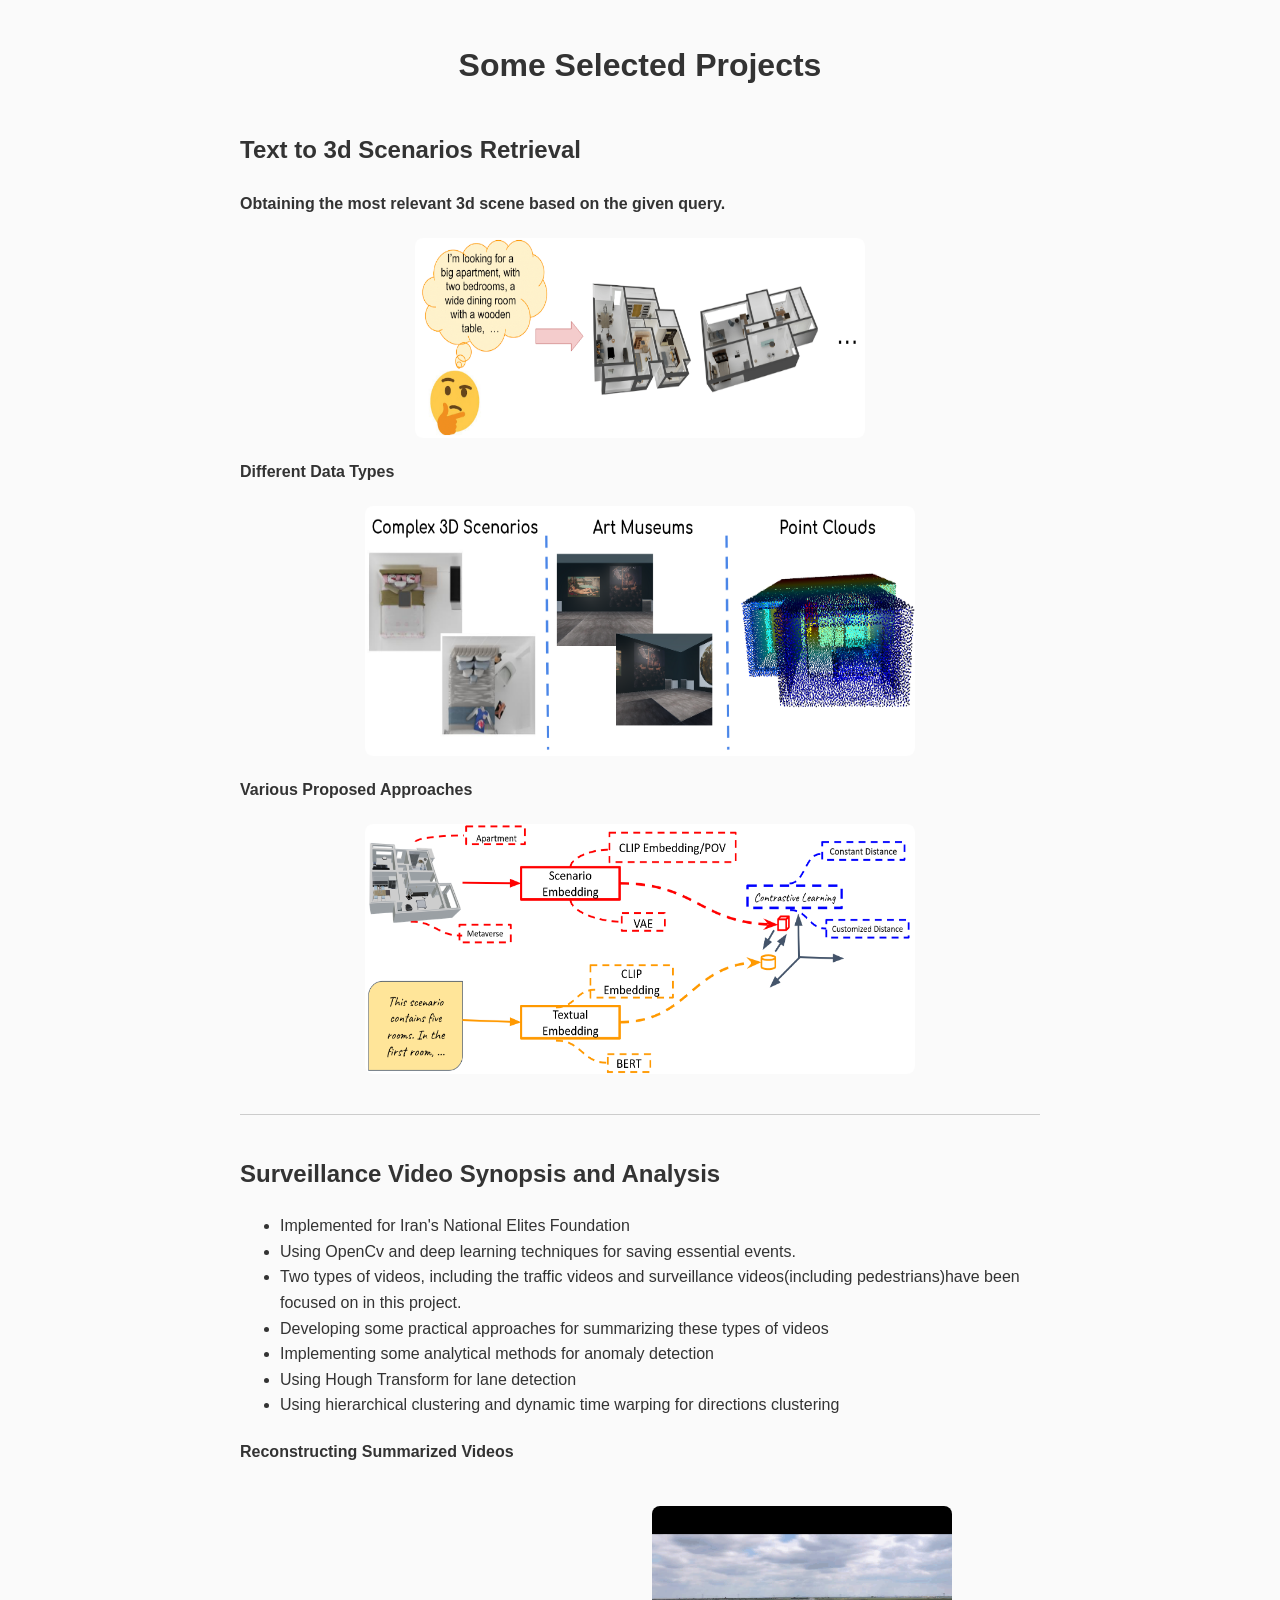
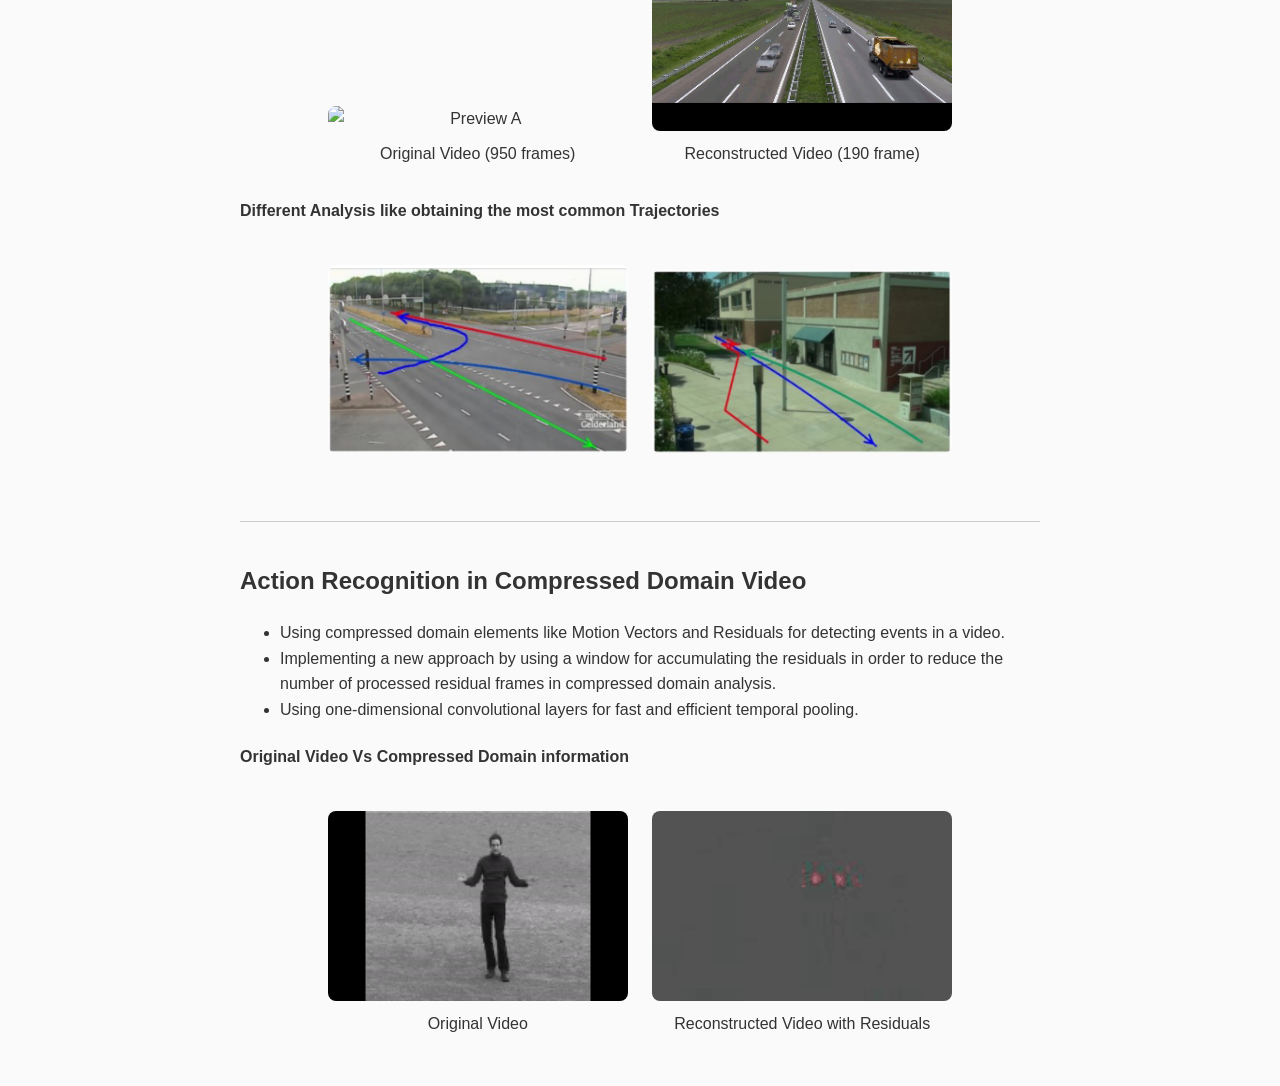
==== projects.html @ fa8cdc04 "add projects" ====
<!DOCTYPE html>
<html lang="en">
<head>
  <meta charset="UTF-8">
  <meta name="viewport" content="width=device-width, initial-scale=1.0">
  <title>Some Selected Projects</title>
  <style>
    body {
      font-family: Arial, sans-serif;
      margin: 40px auto;
      max-width: 800px;
      line-height: 1.6;
      background-color: #fafafa;
      color: #333;
    }
    h1 {
      text-align: center;
      margin-bottom: 40px;
    }
    .project {
      margin-bottom: 40px;
    }
    .project img, .project video {
      display: block;
      max-width: 100%;
      border-radius: 8px;
      margin: 10px 0;
    }
    hr {
      border: none;
      border-top: 1px solid #ccc;
      margin: 40px 0;
    }
  </style>
</head>
<body>
  <h1>Some Selected Projects</h1>

    <div class="project">
      <h2>Text to 3d Scenarios Retrieval</h2>
      <h4>Obtaining the most relevant 3d scene based on the given query.</h4>
      <img src="./projects/scene_retrieval/method.png" width="450" height="200" style="display: block; margin: 0 auto;">
      <h4>Different Data Types</h4>
      <img src="./projects/scene_retrieval/data_types.png" width="550" height="250" style="display: block; margin: 0 auto;">
      <h4>Various Proposed Approaches</h4>
      <img src="./projects/scene_retrieval/approaches.png" width="550" height="250" style="display: block; margin: 0 auto;">

    </div>

    <hr>

    <div class="project">
    <h2>Surveillance Video Synopsis and Analysis</h2>
    <p>
      <ul>
    <li> Implemented for Iran's National Elites Foundation </li>
    <li> Using OpenCv and deep learning techniques for saving essential events. </li>
    <li> Two types of videos, including the traffic videos and surveillance videos(including pedestrians)have been focused on in this project. </li>
    <li> Developing some practical approaches for summarizing these types of videos </li>
    <li> Implementing some analytical methods for anomaly detection </li>
    <li> Using Hough Transform for lane detection </li>
    <li> Using hierarchical clustering and dynamic time warping for directions clustering </li>
    </ul>
    </p>
    <h4>Reconstructing Summarized Videos</h4>
    <div style="text-align: center;">
      <figure style="display: inline-block; margin: 10px;">
        <img src="./projects/video_synopsis/gif_1.gif" alt="Preview A" width="300">
        <figcaption>Original Video (950 frames)</figcaption>
      </figure>

      <figure style="display: inline-block; margin: 10px;">
        <img src="./projects/video_synopsis/gif_2.gif" alt="Preview B" width="300">
        <figcaption>Reconstructed Video (190 frame)</figcaption>
      </figure>
      </div>
      <h4>Different Analysis like obtaining the most common Trajectories</h4>
        <div style="text-align: center;">
          <figure style="display: inline-block; margin: 10px;">
            <img src="./projects/video_synopsis/trajectories1.png" alt="Preview A" width="300">
          </figure>

          <figure style="display: inline-block; margin: 10px;">
            <img src="./projects/video_synopsis/trajectories2.png" alt="Preview B" width="300">
      </figure>
      </div>

  <hr>

  <div class="project">
    <h2>Action Recognition in Compressed Domain Video</h2>
    <p>
      <ul>
    <li> Using compressed domain elements like Motion Vectors and Residuals for detecting events in a video.</li>
    <li> Implementing a new approach by using a window for accumulating the residuals in order to reduce the number of processed residual frames in compressed domain analysis.</li>
    <li> Using one-dimensional convolutional layers for fast and efficient temporal pooling.</li>

      </ul>

    </p>
    <h4>Original Video Vs Compressed Domain information</h4>
    <div style="text-align: center;">
      <figure style="display: inline-block; margin: 10px;">
        <img src="./projects/action_recognition/orig_kth.gif" alt="Preview A" width="300" height="190">
        <figcaption>Original Video</figcaption>
      </figure>

      <figure style="display: inline-block; margin: 10px;">
        <img src="./projects/action_recognition/residual_kth.gif" alt="Preview B" width="300" height="190">
        <figcaption>Reconstructed Video with Residuals</figcaption>
      </figure>
      </div>
  </div>

<!--  <div class="project">-->
<!--    <h2>Project 3: Data Visualization</h2>-->
<!--    <p>An interactive chart built with D3.js.</p>-->
<!--    <img src="images/project3.png" alt="Screenshot of data visualization">-->
<!--  </div>-->
</div>
</body>
</html>
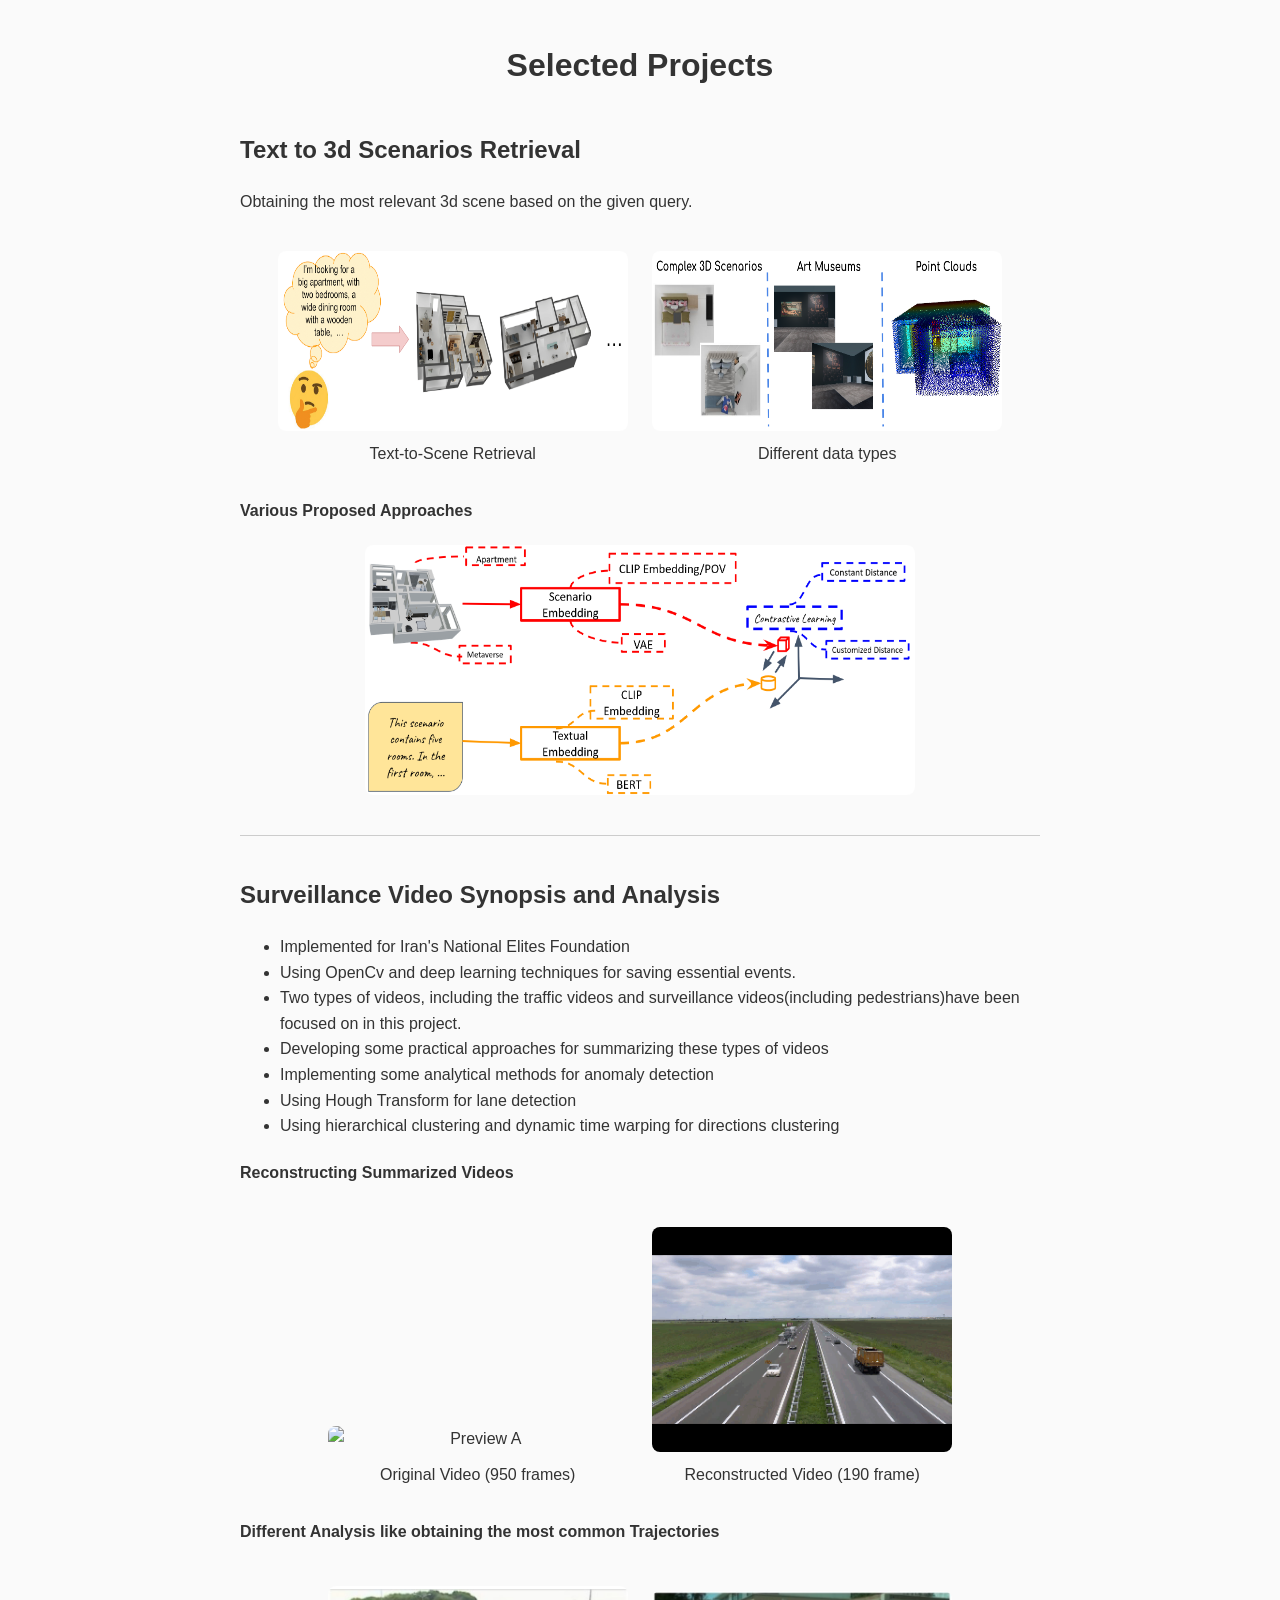
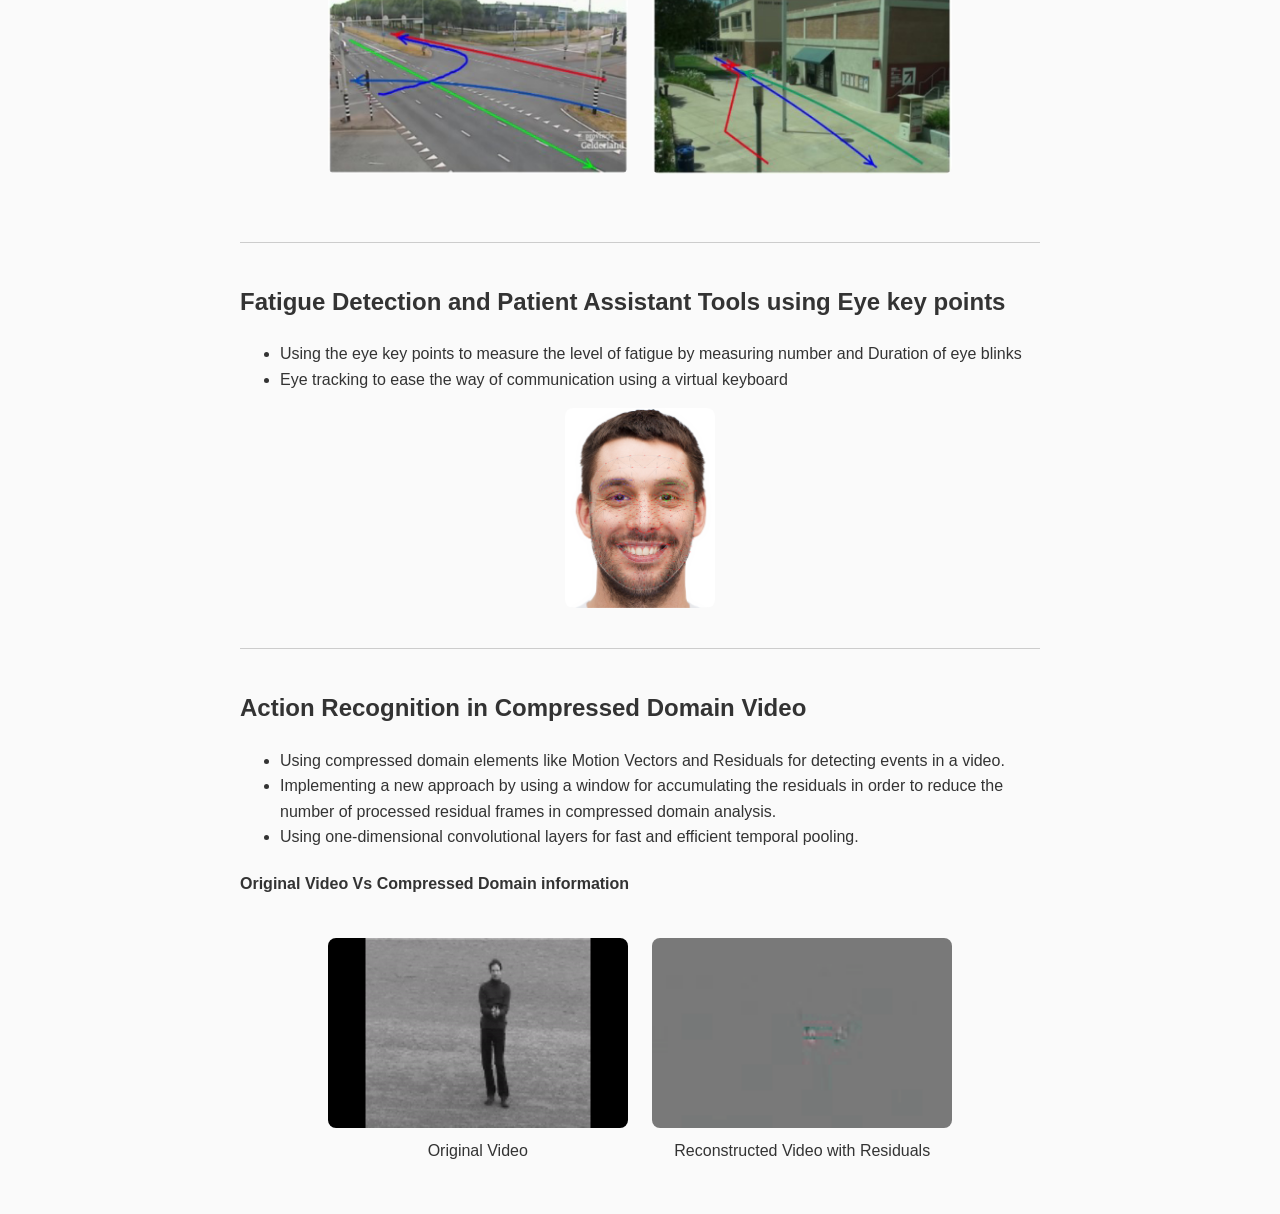
==== commit a48560c2: "update projects" ====
--- a/projects.html
+++ b/projects.html
@@ -34,14 +34,25 @@
   </style>
 </head>
 <body>
-  <h1>Some Selected Projects</h1>
+  <h1>Selected Projects</h1>
 
     <div class="project">
       <h2>Text to 3d Scenarios Retrieval</h2>
-      <h4>Obtaining the most relevant 3d scene based on the given query.</h4>
-      <img src="./projects/scene_retrieval/method.png" width="450" height="200" style="display: block; margin: 0 auto;">
-      <h4>Different Data Types</h4>
-      <img src="./projects/scene_retrieval/data_types.png" width="550" height="250" style="display: block; margin: 0 auto;">
+      <p>Obtaining the most relevant 3d scene based on the given query.</p>
+      <div style="text-align: center;">
+      <figure style="display: inline-block; margin: 10px;">
+        <img src="./projects/scene_retrieval/method.png" alt="Preview A" width="350" height="180">
+        <figcaption>Text-to-Scene Retrieval</figcaption>
+      </figure>
+
+      <figure style="display: inline-block; margin: 10px;">
+        <img src="./projects/scene_retrieval/data_types.png" alt="Preview B" width="350" height="180">
+        <figcaption>Different data types</figcaption>
+      </figure>
+      </div>
+<!--      <img src="./projects/scene_retrieval/method.png" width="450" height="200" style="display: block; margin: 0 auto;">-->
+<!--      <h4>Different Data Types</h4>-->
+<!--      <img src="./projects/scene_retrieval/data_types.png" width="550" height="250" style="display: block; margin: 0 auto;">-->
       <h4>Various Proposed Approaches</h4>
       <img src="./projects/scene_retrieval/approaches.png" width="550" height="250" style="display: block; margin: 0 auto;">
 
@@ -87,6 +98,20 @@
 
   <hr>
 
+      <div class="project">
+      <h2>Fatigue Detection and Patient Assistant Tools using Eye key points</h2>
+      <p>
+        <ul>
+        <li>Using the eye key points to measure the level of fatigue by measuring number and Duration of eye blinks</li>
+        <li>Eye tracking to ease the way of communication using a virtual keyboard</li>
+      </ul>
+      </p>
+      <img src="./projects/caica/face_keypoints.png" width="150" height="200" style="display: block; margin: 0 auto;">
+
+    </div>
+
+      <hr>
+
   <div class="project">
     <h2>Action Recognition in Compressed Domain Video</h2>
     <p>
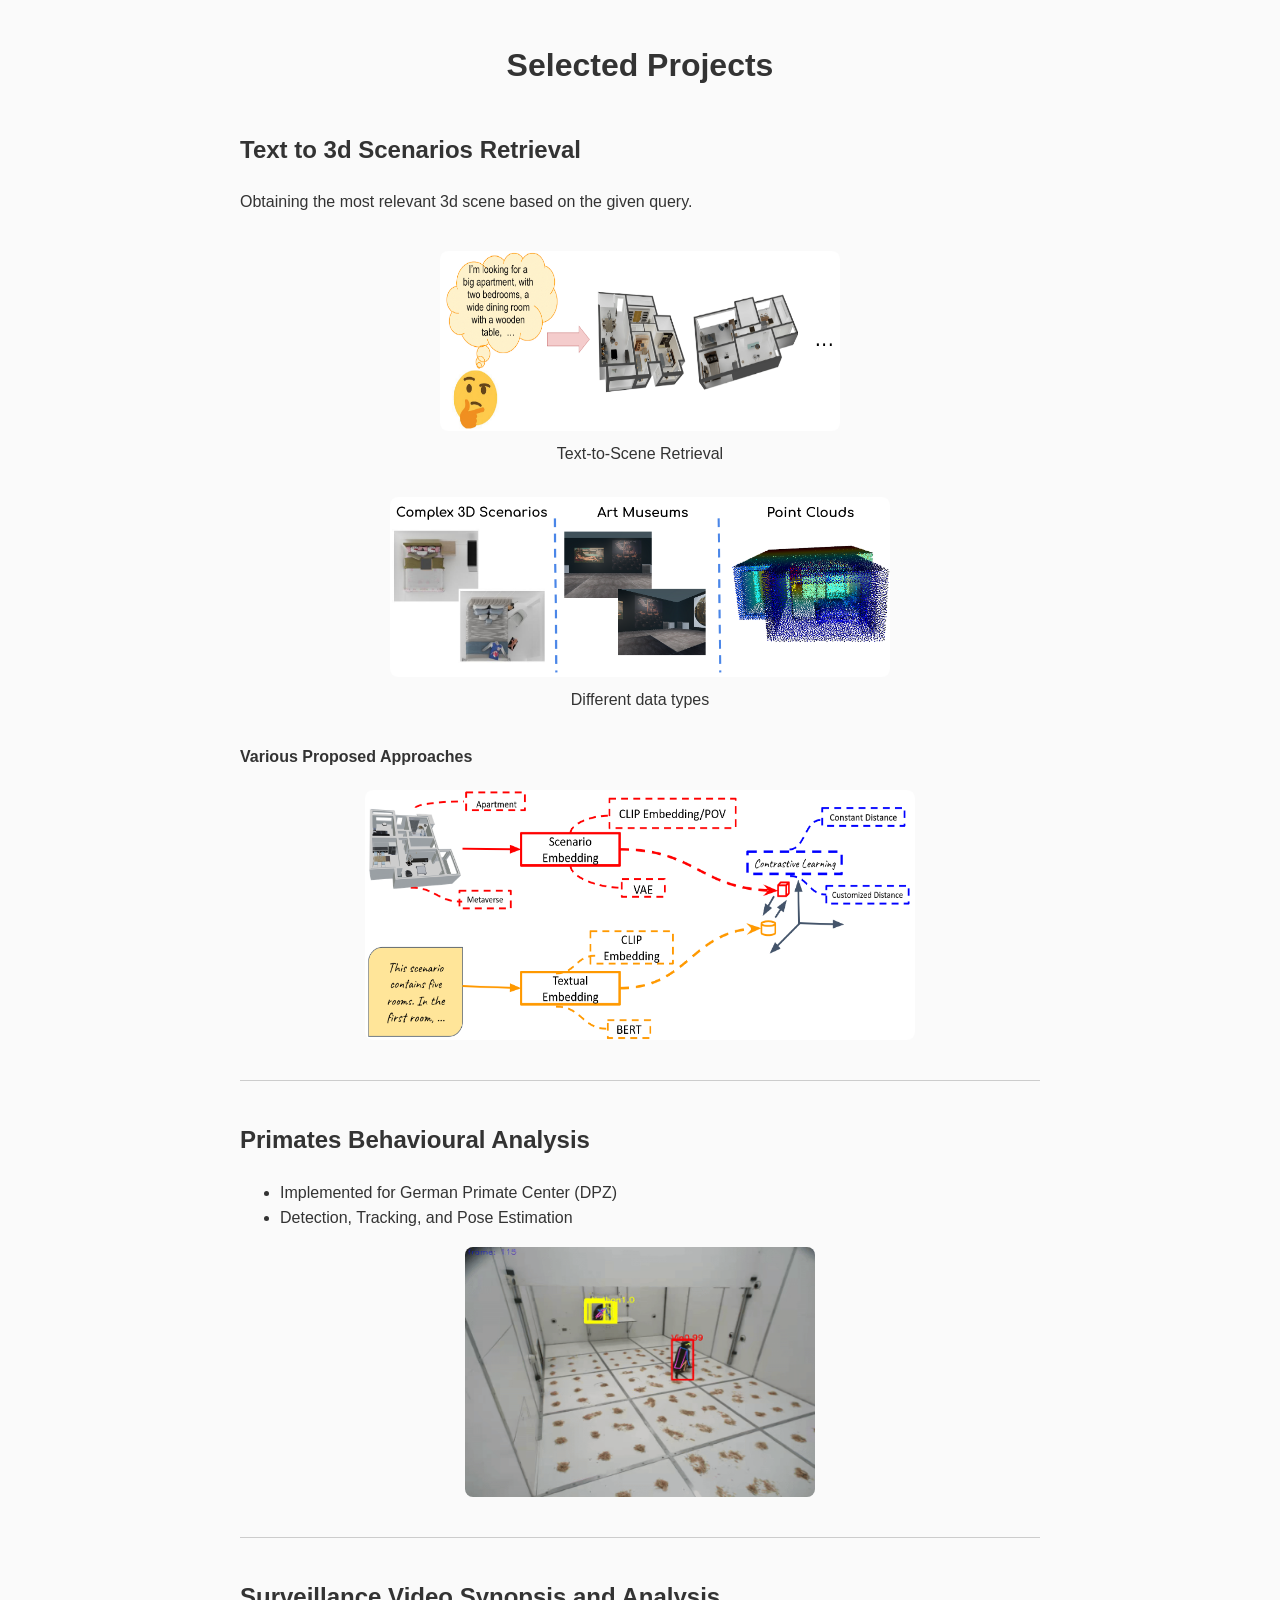
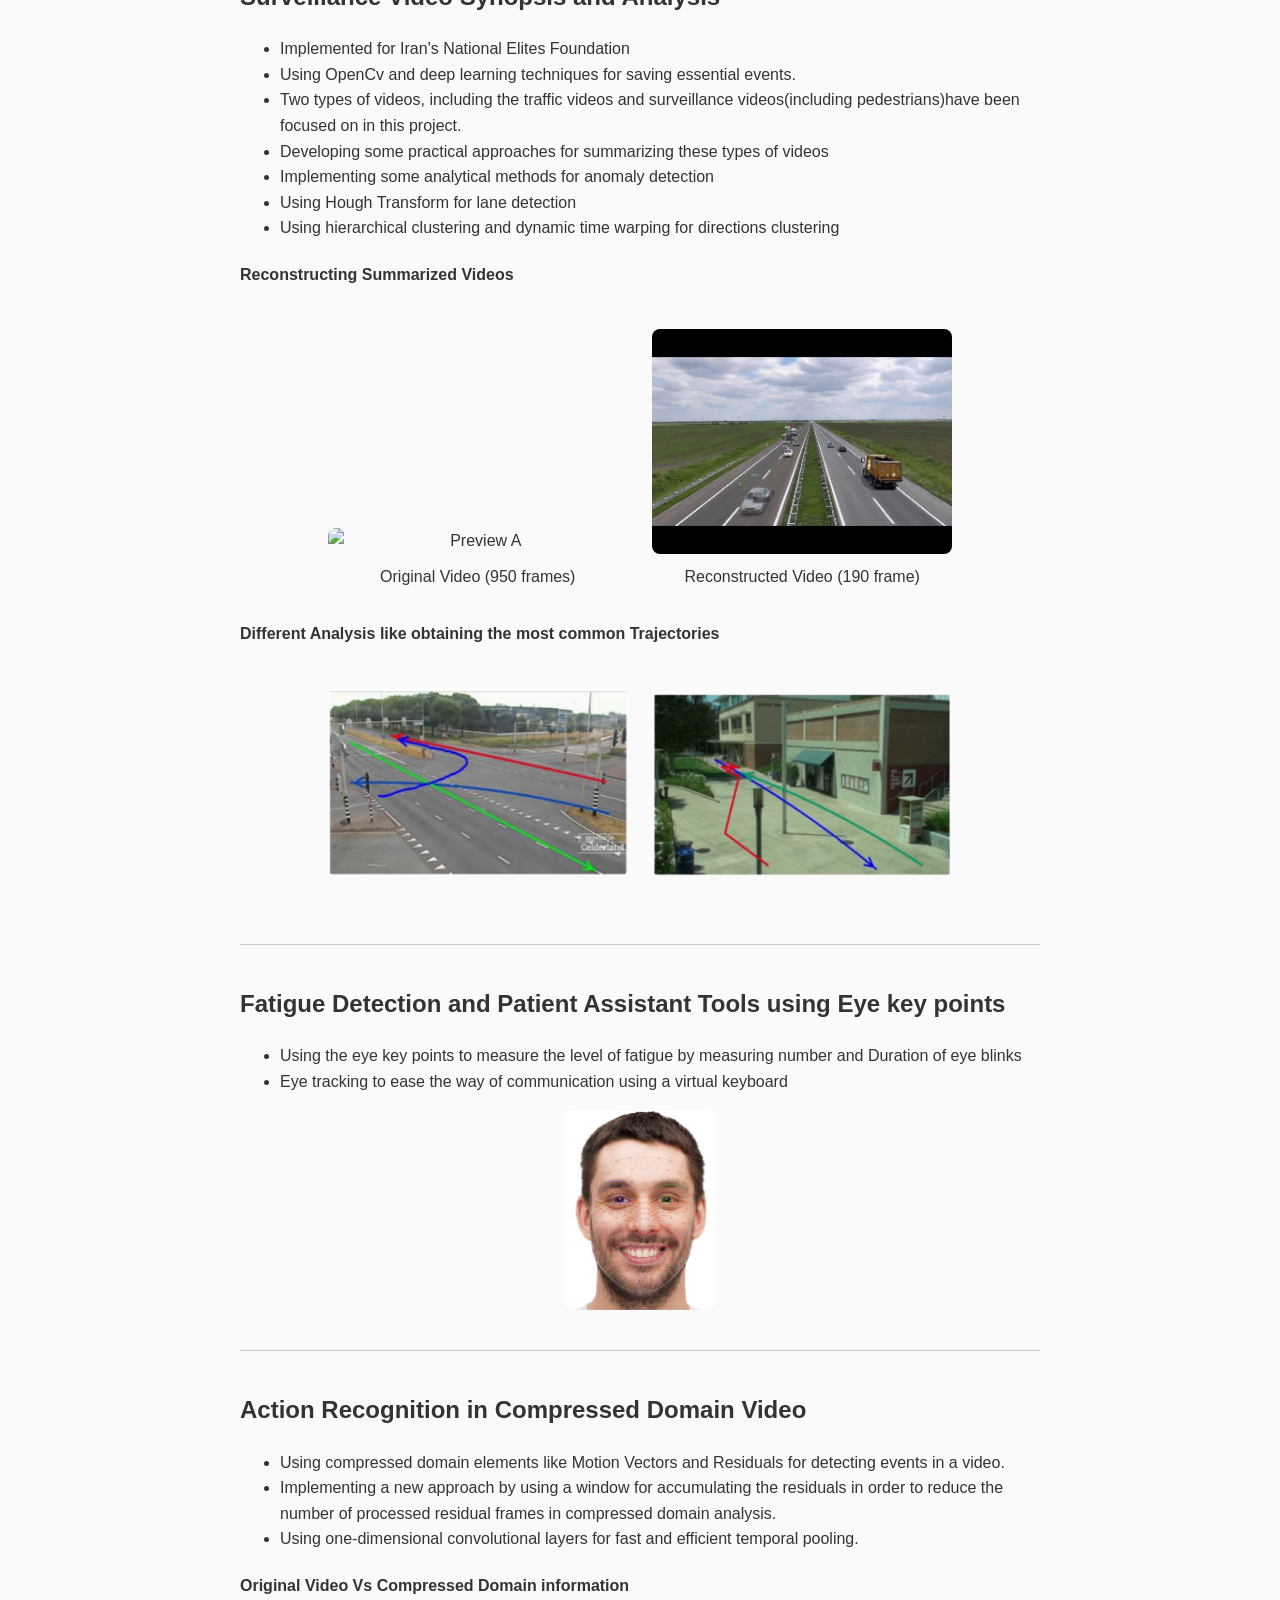
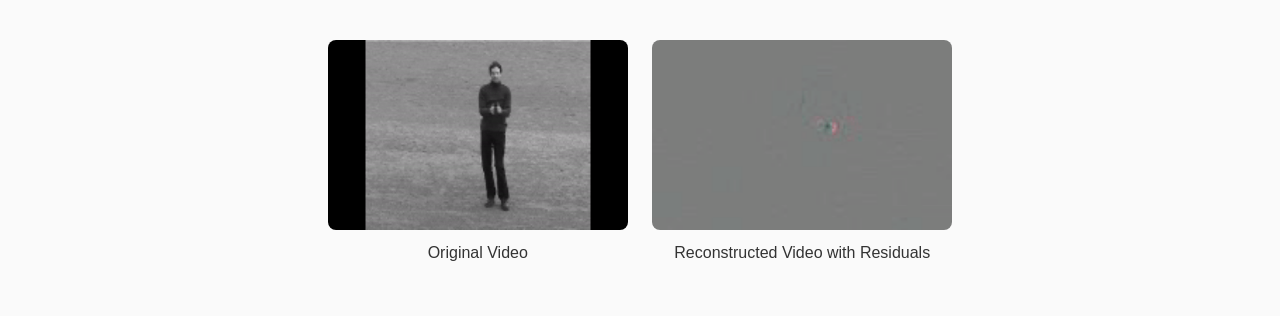
==== commit f3c908f1: "update projects" ====
--- a/projects.html
+++ b/projects.html
@@ -1,10 +1,10 @@
 <!DOCTYPE html>
 <html lang="en">
 <head>
-  <meta charset="UTF-8">
-  <meta name="viewport" content="width=device-width, initial-scale=1.0">
-  <title>Some Selected Projects</title>
-  <style>
+    <meta charset="UTF-8">
+    <meta name="viewport" content="width=device-width, initial-scale=1.0">
+    <title>Some Selected Projects</title>
+    <style>
     body {
       font-family: Arial, sans-serif;
       margin: 40px auto;
@@ -31,117 +31,138 @@
       border-top: 1px solid #ccc;
       margin: 40px 0;
     }
-  </style>
+
+
+    </style>
 </head>
 <body>
-  <h1>Selected Projects</h1>
+<h1>Selected Projects</h1>
+
+<div class="project">
+    <h2>Text to 3d Scenarios Retrieval</h2>
+    <p>Obtaining the most relevant 3d scene based on the given query.</p>
+    <div style="text-align: center;">
+        <figure style="display: inline-block; margin: 10px;">
+            <img src="./projects/scene_retrieval/method.png" alt="Preview A" width="400" height="180">
+            <figcaption>Text-to-Scene Retrieval</figcaption>
+        </figure>
+
+        <figure style="display: inline-block; margin: 10px;">
+            <img src="./projects/scene_retrieval/data_types.png" alt="Preview B" width="500" height="180">
+            <figcaption>Different data types</figcaption>
+        </figure>
+    </div>
+    <h4>Various Proposed Approaches</h4>
+    <img src="./projects/scene_retrieval/approaches.png" width="550" height="250"
+         style="display: block; margin: 0 auto;">
+
+</div>
+
+<hr>
+
+<div class="project">
+    <h2>Primates Behavioural Analysis</h2>
+    <p>
+    <ul>
+        <li>Implemented for German Primate Center (DPZ)</li>
+        <li>Detection, Tracking, and Pose Estimation </li>
+    </ul>
+    </p>
+    <img src="./projects/caica/monkeys.gif" width="350" height="250" style="display: block; margin: 0 auto;">
+
+</div>
+
+<hr>
+
+<div class="project">
+    <h2>Surveillance Video Synopsis and Analysis</h2>
+    <p>
+    <ul>
+        <li> Implemented for Iran's National Elites Foundation</li>
+        <li> Using OpenCv and deep learning techniques for saving essential events.</li>
+        <li> Two types of videos, including the traffic videos and surveillance videos(including pedestrians)have been
+            focused on in this project.
+        </li>
+        <li> Developing some practical approaches for summarizing these types of videos</li>
+        <li> Implementing some analytical methods for anomaly detection</li>
+        <li> Using Hough Transform for lane detection</li>
+        <li> Using hierarchical clustering and dynamic time warping for directions clustering</li>
+    </ul>
+    </p>
+    <h4>Reconstructing Summarized Videos</h4>
+    <div style="text-align: center;">
+        <figure style="display: inline-block; margin: 10px;">
+            <img src="./projects/video_synopsis/gif_1.gif" alt="Preview A" width="300">
+            <figcaption>Original Video (950 frames)</figcaption>
+        </figure>
+
+        <figure style="display: inline-block; margin: 10px;">
+            <img src="./projects/video_synopsis/gif_2.gif" alt="Preview B" width="300">
+            <figcaption>Reconstructed Video (190 frame)</figcaption>
+        </figure>
+    </div>
+    <h4>Different Analysis like obtaining the most common Trajectories</h4>
+    <div style="text-align: center;">
+        <figure style="display: inline-block; margin: 10px;">
+            <img src="./projects/video_synopsis/trajectories1.png" alt="Preview A" width="300">
+        </figure>
+
+        <figure style="display: inline-block; margin: 10px;">
+            <img src="./projects/video_synopsis/trajectories2.png" alt="Preview B" width="300">
+        </figure>
+    </div>
+
+    <hr>
 
     <div class="project">
-      <h2>Text to 3d Scenarios Retrieval</h2>
-      <p>Obtaining the most relevant 3d scene based on the given query.</p>
-      <div style="text-align: center;">
-      <figure style="display: inline-block; margin: 10px;">
-        <img src="./projects/scene_retrieval/method.png" alt="Preview A" width="350" height="180">
-        <figcaption>Text-to-Scene Retrieval</figcaption>
-      </figure>
-
-      <figure style="display: inline-block; margin: 10px;">
-        <img src="./projects/scene_retrieval/data_types.png" alt="Preview B" width="350" height="180">
-        <figcaption>Different data types</figcaption>
-      </figure>
-      </div>
-<!--      <img src="./projects/scene_retrieval/method.png" width="450" height="200" style="display: block; margin: 0 auto;">-->
-<!--      <h4>Different Data Types</h4>-->
-<!--      <img src="./projects/scene_retrieval/data_types.png" width="550" height="250" style="display: block; margin: 0 auto;">-->
-      <h4>Various Proposed Approaches</h4>
-      <img src="./projects/scene_retrieval/approaches.png" width="550" height="250" style="display: block; margin: 0 auto;">
+        <h2>Fatigue Detection and Patient Assistant Tools using Eye key points</h2>
+        <p>
+        <ul>
+            <li>Using the eye key points to measure the level of fatigue by measuring number and Duration of eye
+                blinks
+            </li>
+            <li>Eye tracking to ease the way of communication using a virtual keyboard</li>
+        </ul>
+        </p>
+        <img src="./projects/caica/face_keypoints.png" width="150" height="200" style="display: block; margin: 0 auto;">
 
     </div>
 
     <hr>
 
     <div class="project">
-    <h2>Surveillance Video Synopsis and Analysis</h2>
-    <p>
-      <ul>
-    <li> Implemented for Iran's National Elites Foundation </li>
-    <li> Using OpenCv and deep learning techniques for saving essential events. </li>
-    <li> Two types of videos, including the traffic videos and surveillance videos(including pedestrians)have been focused on in this project. </li>
-    <li> Developing some practical approaches for summarizing these types of videos </li>
-    <li> Implementing some analytical methods for anomaly detection </li>
-    <li> Using Hough Transform for lane detection </li>
-    <li> Using hierarchical clustering and dynamic time warping for directions clustering </li>
-    </ul>
-    </p>
-    <h4>Reconstructing Summarized Videos</h4>
-    <div style="text-align: center;">
-      <figure style="display: inline-block; margin: 10px;">
-        <img src="./projects/video_synopsis/gif_1.gif" alt="Preview A" width="300">
-        <figcaption>Original Video (950 frames)</figcaption>
-      </figure>
+        <h2>Action Recognition in Compressed Domain Video</h2>
+        <p>
+        <ul>
+            <li> Using compressed domain elements like Motion Vectors and Residuals for detecting events in a video.
+            </li>
+            <li> Implementing a new approach by using a window for accumulating the residuals in order to reduce the
+                number of processed residual frames in compressed domain analysis.
+            </li>
+            <li> Using one-dimensional convolutional layers for fast and efficient temporal pooling.</li>
 
-      <figure style="display: inline-block; margin: 10px;">
-        <img src="./projects/video_synopsis/gif_2.gif" alt="Preview B" width="300">
-        <figcaption>Reconstructed Video (190 frame)</figcaption>
-      </figure>
-      </div>
-      <h4>Different Analysis like obtaining the most common Trajectories</h4>
+        </ul>
+
+        </p>
+        <h4>Original Video Vs Compressed Domain information</h4>
         <div style="text-align: center;">
-          <figure style="display: inline-block; margin: 10px;">
-            <img src="./projects/video_synopsis/trajectories1.png" alt="Preview A" width="300">
-          </figure>
+            <figure style="display: inline-block; margin: 10px;">
+                <img src="./projects/action_recognition/orig_kth.gif" alt="Preview A" width="300" height="190">
+                <figcaption>Original Video</figcaption>
+            </figure>
 
-          <figure style="display: inline-block; margin: 10px;">
-            <img src="./projects/video_synopsis/trajectories2.png" alt="Preview B" width="300">
-      </figure>
-      </div>
-
-  <hr>
-
-      <div class="project">
-      <h2>Fatigue Detection and Patient Assistant Tools using Eye key points</h2>
-      <p>
-        <ul>
-        <li>Using the eye key points to measure the level of fatigue by measuring number and Duration of eye blinks</li>
-        <li>Eye tracking to ease the way of communication using a virtual keyboard</li>
-      </ul>
-      </p>
-      <img src="./projects/caica/face_keypoints.png" width="150" height="200" style="display: block; margin: 0 auto;">
-
+            <figure style="display: inline-block; margin: 10px;">
+                <img src="./projects/action_recognition/residual_kth.gif" alt="Preview B" width="300" height="190">
+                <figcaption>Reconstructed Video with Residuals</figcaption>
+            </figure>
+        </div>
     </div>
 
-      <hr>
-
-  <div class="project">
-    <h2>Action Recognition in Compressed Domain Video</h2>
-    <p>
-      <ul>
-    <li> Using compressed domain elements like Motion Vectors and Residuals for detecting events in a video.</li>
-    <li> Implementing a new approach by using a window for accumulating the residuals in order to reduce the number of processed residual frames in compressed domain analysis.</li>
-    <li> Using one-dimensional convolutional layers for fast and efficient temporal pooling.</li>
-
-      </ul>
-
-    </p>
-    <h4>Original Video Vs Compressed Domain information</h4>
-    <div style="text-align: center;">
-      <figure style="display: inline-block; margin: 10px;">
-        <img src="./projects/action_recognition/orig_kth.gif" alt="Preview A" width="300" height="190">
-        <figcaption>Original Video</figcaption>
-      </figure>
-
-      <figure style="display: inline-block; margin: 10px;">
-        <img src="./projects/action_recognition/residual_kth.gif" alt="Preview B" width="300" height="190">
-        <figcaption>Reconstructed Video with Residuals</figcaption>
-      </figure>
-      </div>
-  </div>
-
-<!--  <div class="project">-->
-<!--    <h2>Project 3: Data Visualization</h2>-->
-<!--    <p>An interactive chart built with D3.js.</p>-->
-<!--    <img src="images/project3.png" alt="Screenshot of data visualization">-->
-<!--  </div>-->
+    <!--  <div class="project">-->
+    <!--    <h2>Project 3: Data Visualization</h2>-->
+    <!--    <p>An interactive chart built with D3.js.</p>-->
+    <!--    <img src="images/project3.png" alt="Screenshot of data visualization">-->
+    <!--  </div>-->
 </div>
 </body>
 </html>
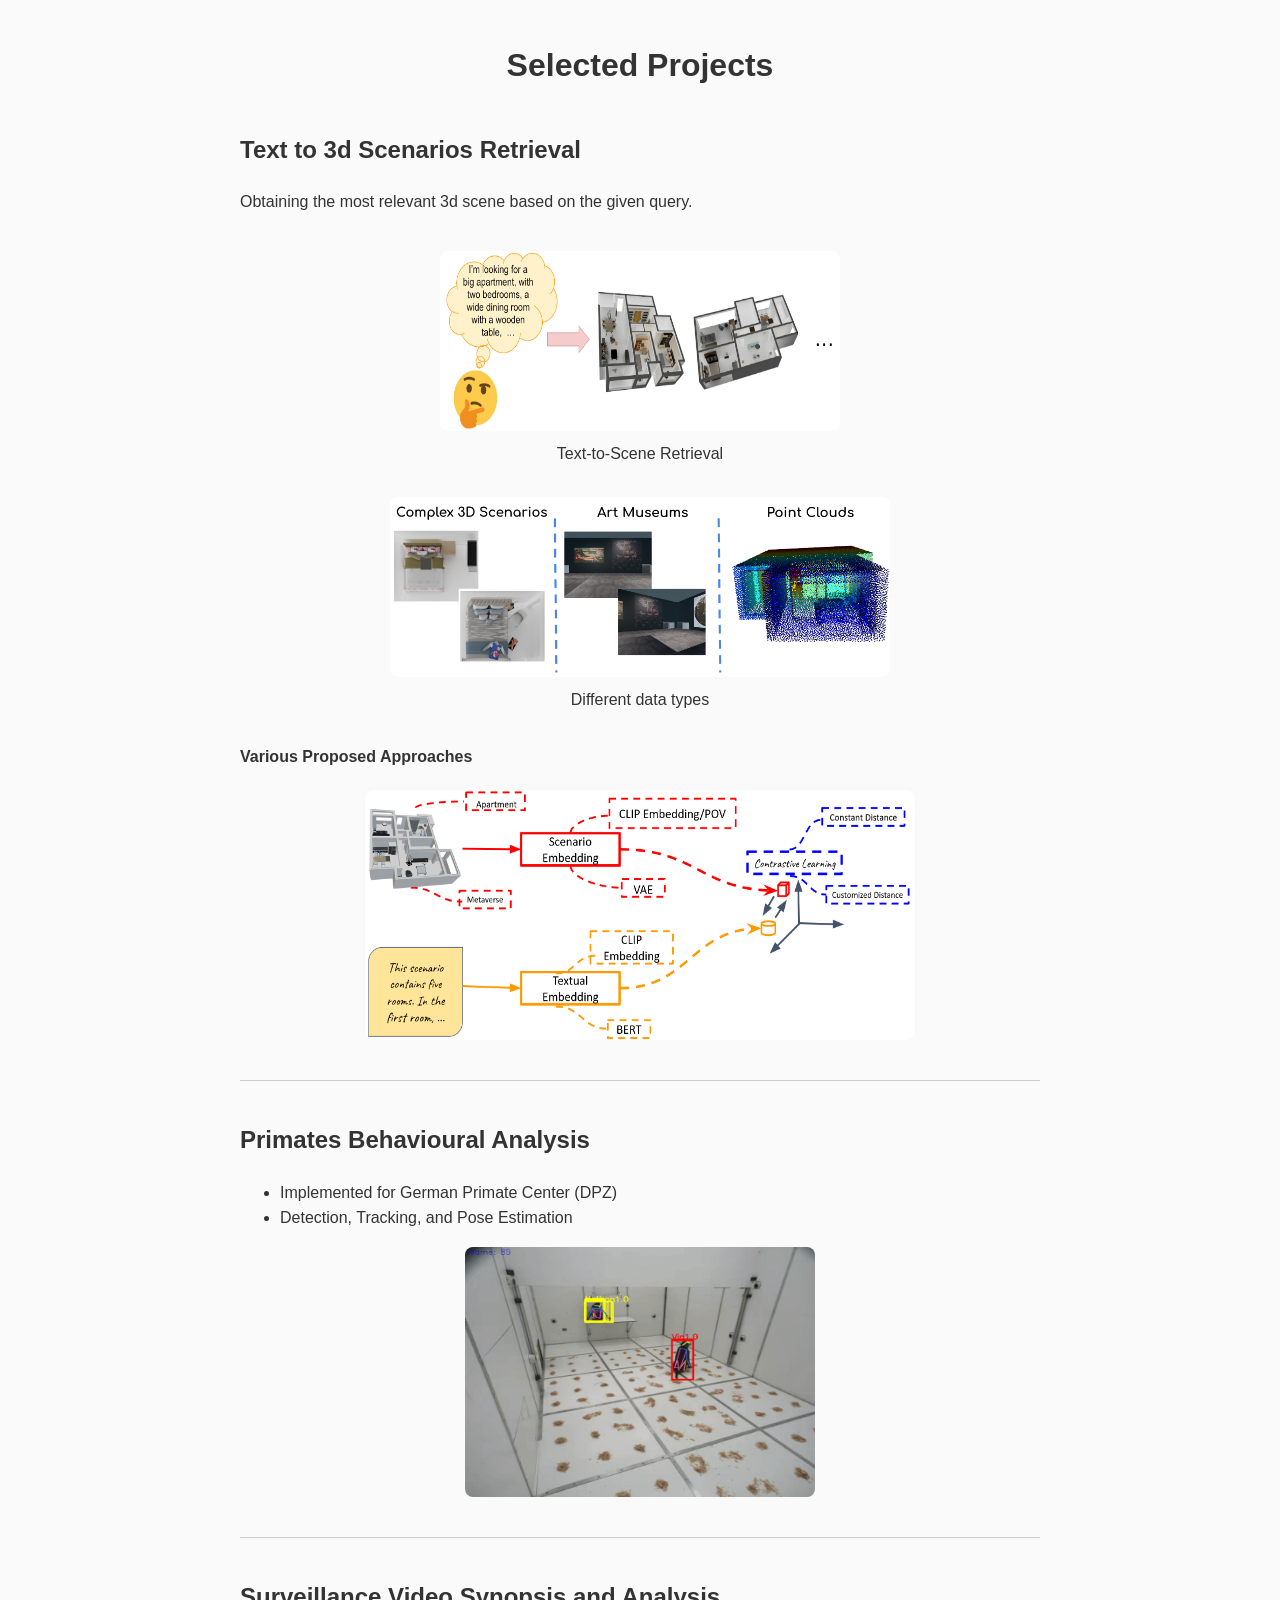
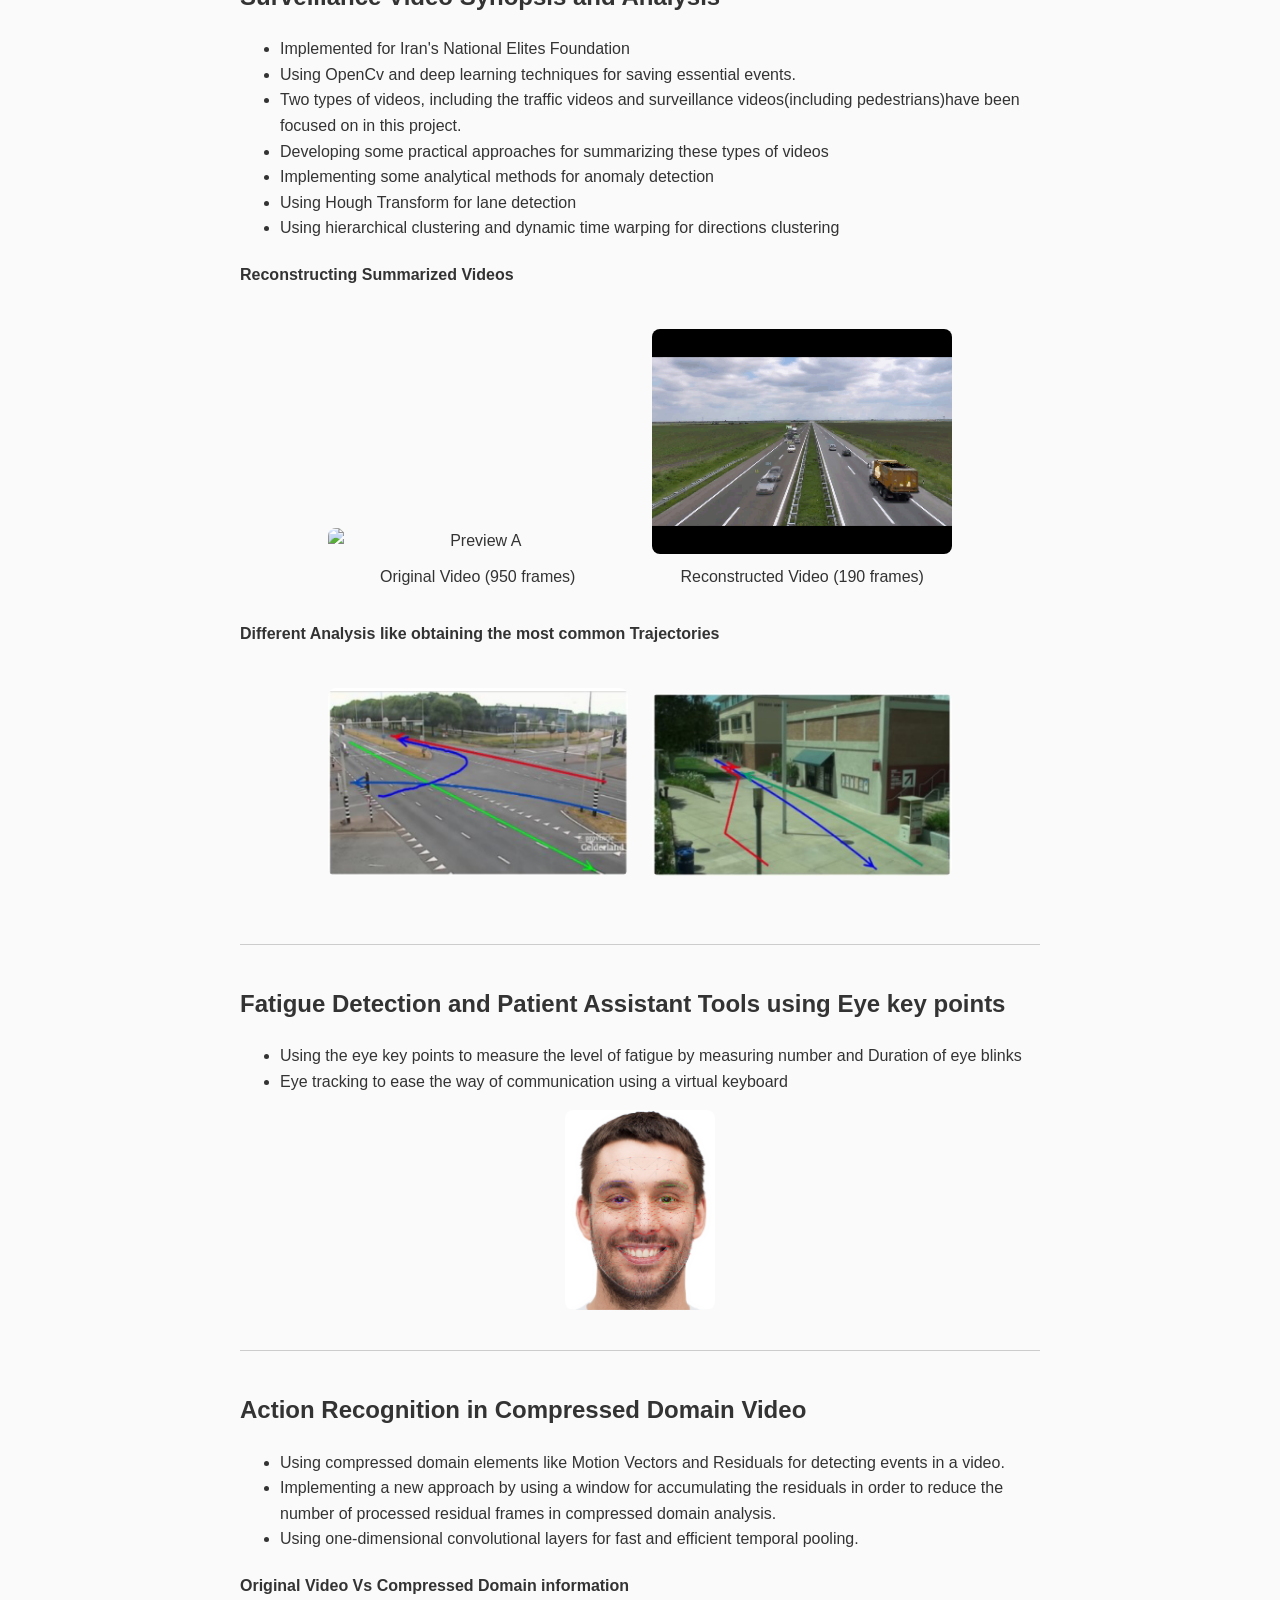
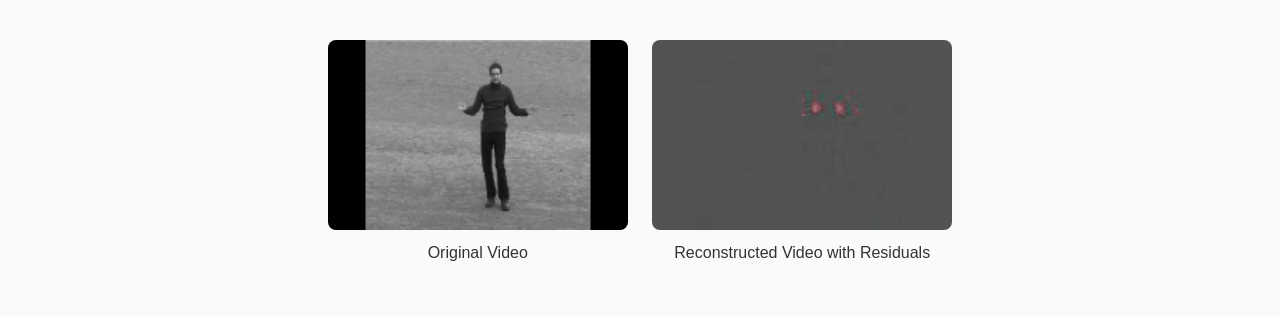
==== commit 3c6dfea0: "update projects" ====
--- a/projects.html
+++ b/projects.html
@@ -98,7 +98,7 @@
 
         <figure style="display: inline-block; margin: 10px;">
             <img src="./projects/video_synopsis/gif_2.gif" alt="Preview B" width="300">
-            <figcaption>Reconstructed Video (190 frame)</figcaption>
+            <figcaption>Reconstructed Video (190 frames)</figcaption>
         </figure>
     </div>
     <h4>Different Analysis like obtaining the most common Trajectories</h4>
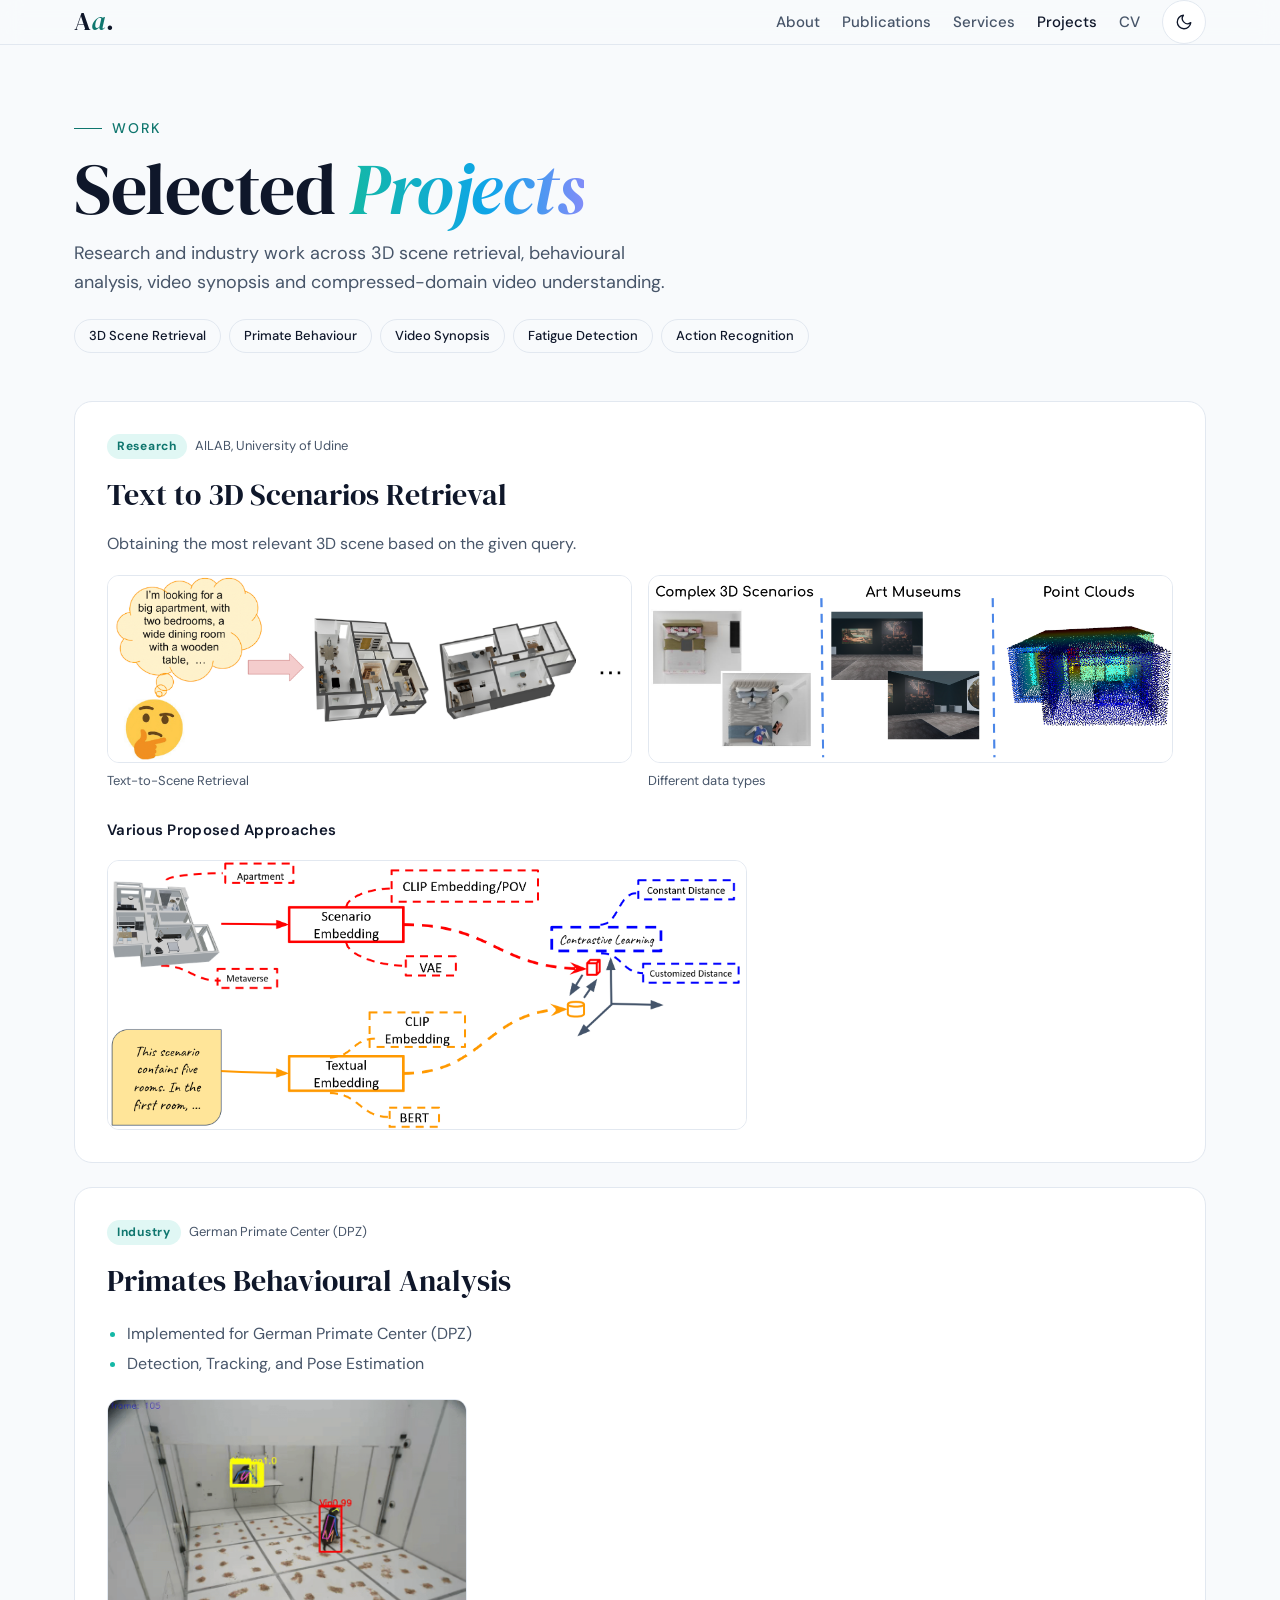
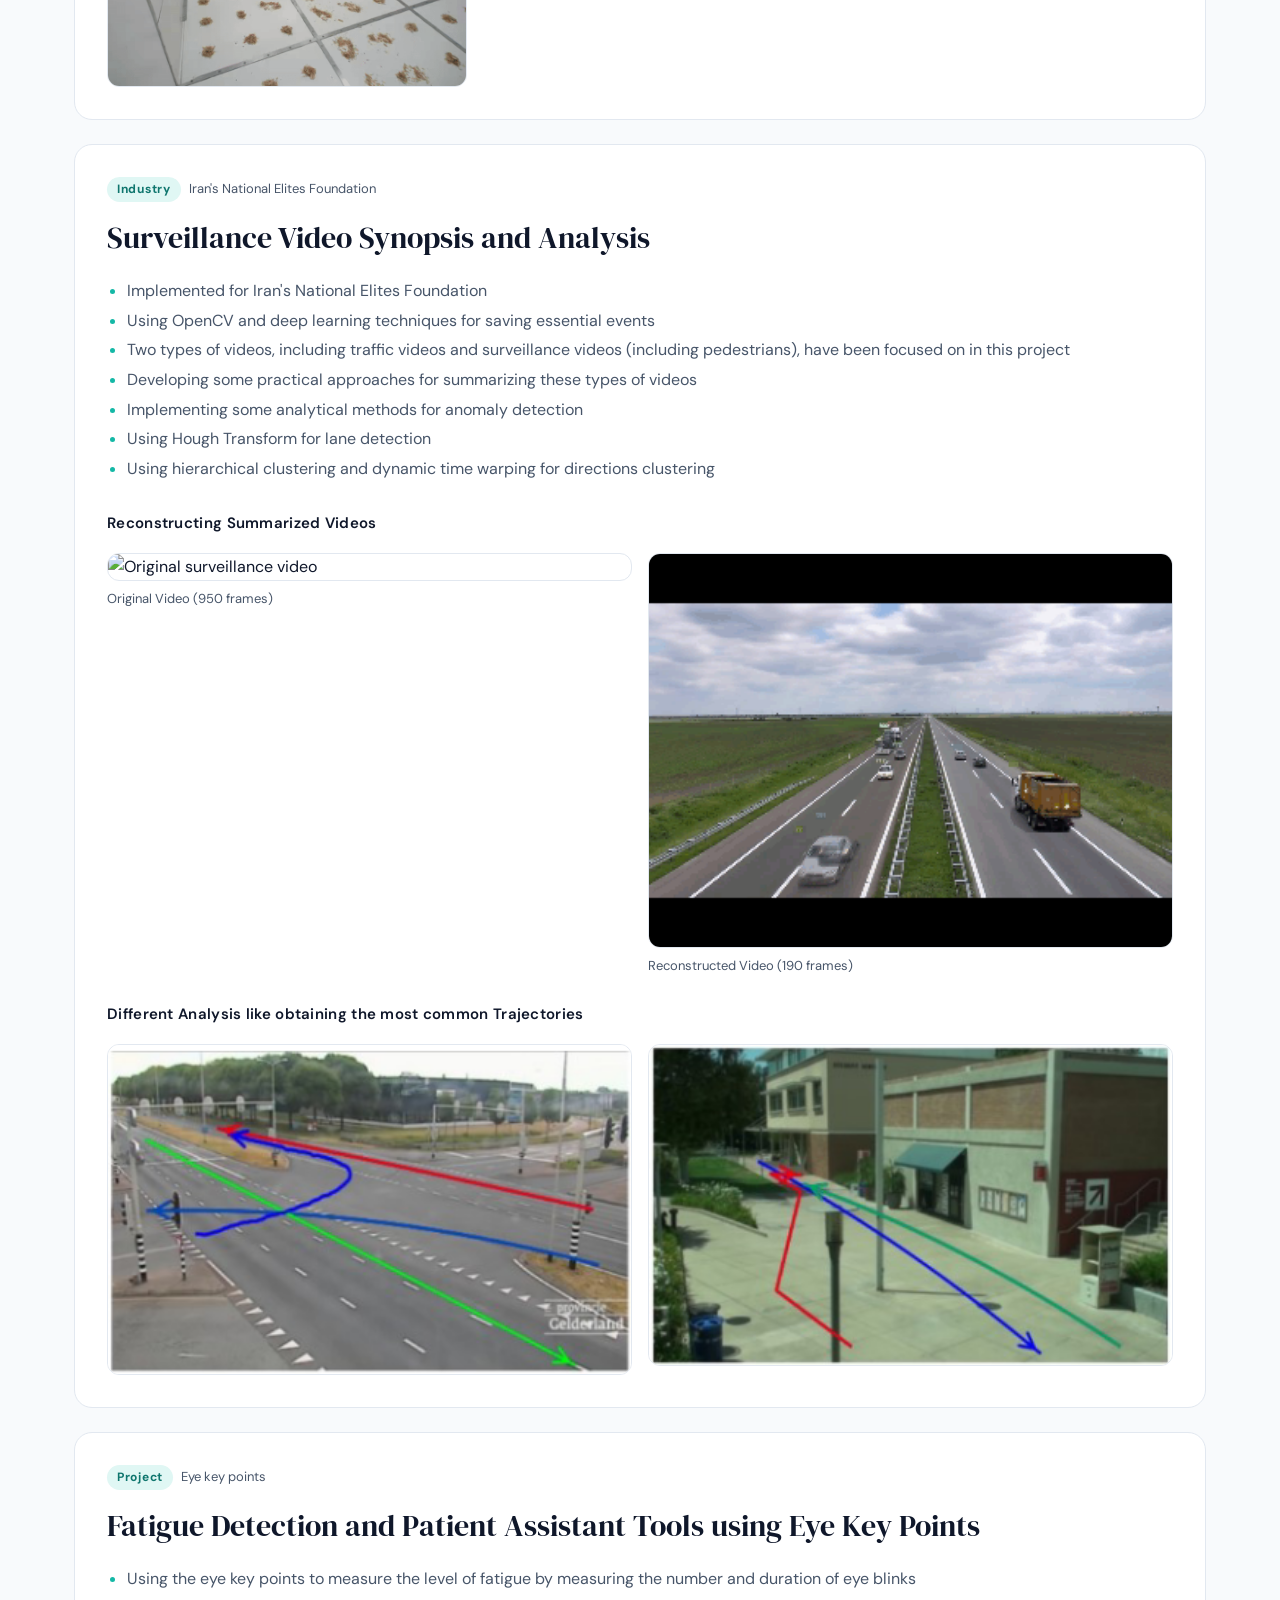
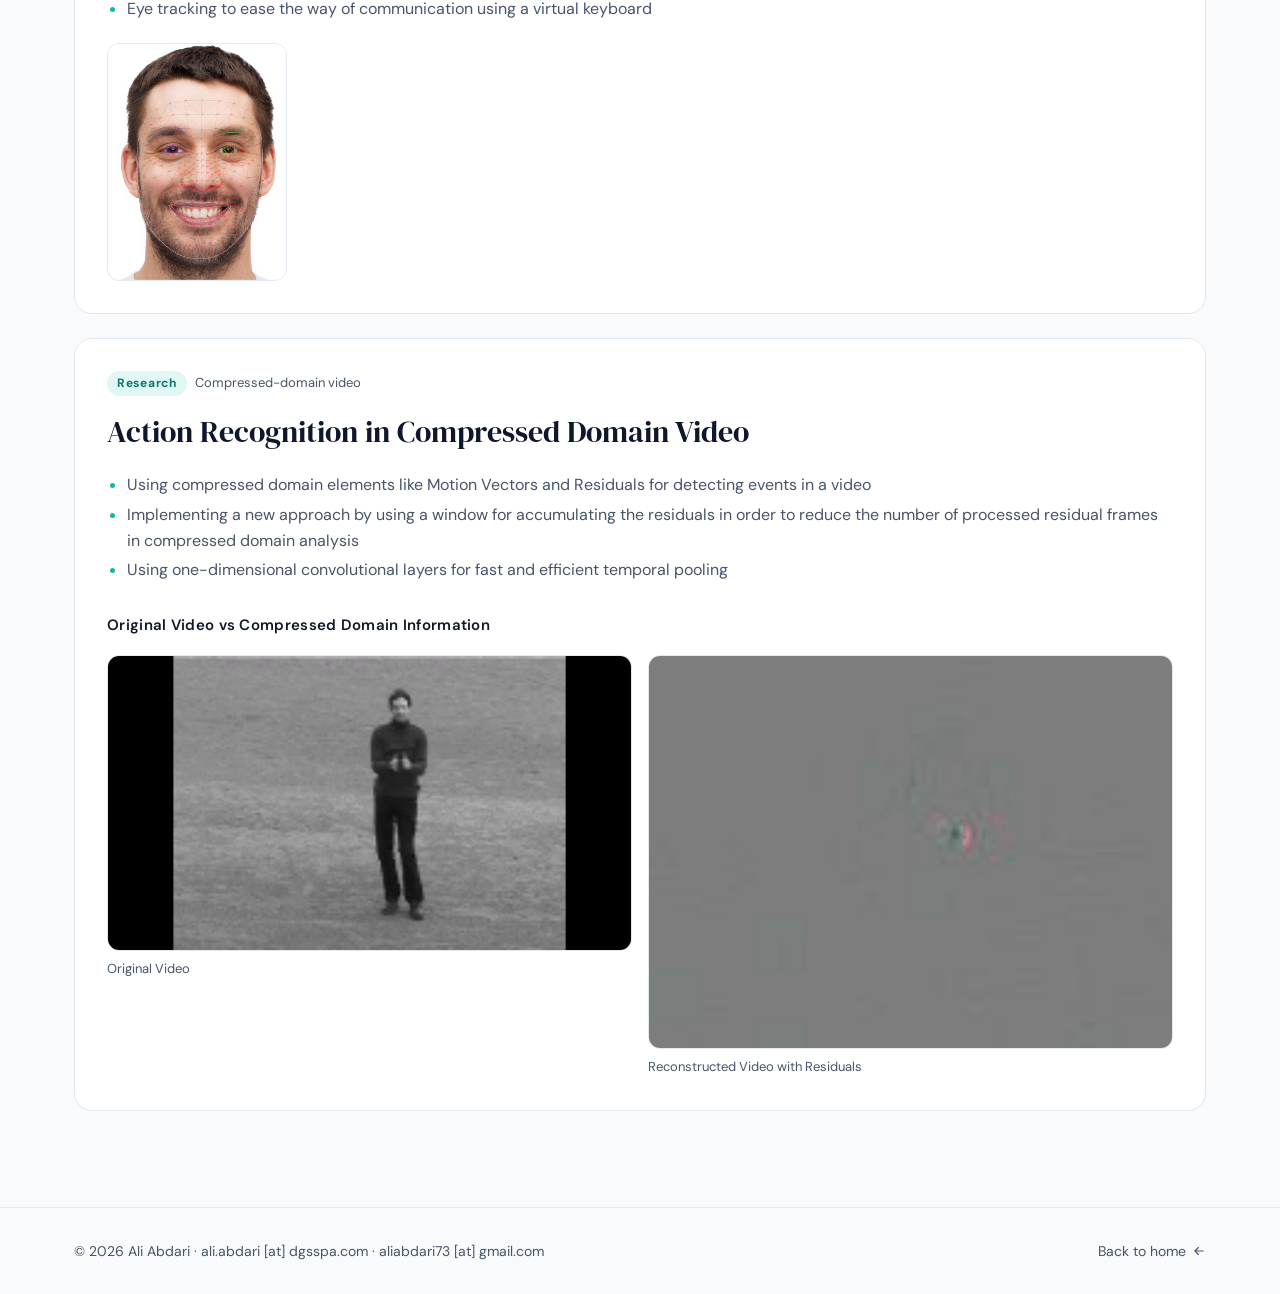
==== commit cf7816a0: "Redesign homepage and projects page Modern portfolio layout (DM Serif Display / DM Sans, teal-sky ac" ====
--- a/projects.html
+++ b/projects.html
@@ -1,168 +1,193 @@
-<!DOCTYPE html>
+<!doctype html>
 <html lang="en">
 <head>
-    <meta charset="UTF-8">
-    <meta name="viewport" content="width=device-width, initial-scale=1.0">
-    <title>Some Selected Projects</title>
-    <style>
-    body {
-      font-family: Arial, sans-serif;
-      margin: 40px auto;
-      max-width: 800px;
-      line-height: 1.6;
-      background-color: #fafafa;
-      color: #333;
-    }
-    h1 {
-      text-align: center;
-      margin-bottom: 40px;
-    }
-    .project {
-      margin-bottom: 40px;
-    }
-    .project img, .project video {
-      display: block;
-      max-width: 100%;
-      border-radius: 8px;
-      margin: 10px 0;
-    }
-    hr {
-      border: none;
-      border-top: 1px solid #ccc;
-      margin: 40px 0;
-    }
+    <meta charset="utf-8">
+    <meta name="viewport" content="width=device-width, initial-scale=1">
+    <title>Selected Projects · Ali Abdari</title>
+    <meta name="description" content="Selected research and industry projects by Ali Abdari.">
+    <link rel="preconnect" href="https://fonts.googleapis.com">
+    <link rel="preconnect" href="https://fonts.gstatic.com" crossorigin>
+    <link href="https://fonts.googleapis.com/css2?family=DM+Serif+Display:ital@0;1&family=DM+Sans:ital,opsz,wght@0,9..40,300;0,9..40,400;0,9..40,500;0,9..40,600;1,9..40,300&display=swap"
+          rel="stylesheet">
+    <script>
+        // Apply the saved theme before first paint to avoid a flash
+        (function () {
+            try {
+                var saved = localStorage.getItem('theme');
+                if (saved) document.documentElement.setAttribute('data-theme', saved);
+            } catch (e) {
+            }
+        })();
+    </script>
+    <link rel="stylesheet" href="style.css">
+</head>
 
+<body>
 
-    </style>
-</head>
-<body>
-<h1>Selected Projects</h1>
+<header>
+    <nav class="wrap">
+        <a href="index.html" class="logo serif">A<em>a</em>.</a>
+        <div class="nav-links">
+            <a class="lnk" href="index.html#about">About</a>
+            <a class="lnk" href="index.html#publications">Publications</a>
+            <a class="lnk" href="index.html#services">Services</a>
+            <a class="lnk" href="projects.html" aria-current="page" style="color: var(--text)">Projects</a>
+            <a class="lnk" href="./data/CV_Ali_Abdari.pdf">CV</a>
+            <button type="button" class="icon-btn round theme-toggle" id="theme-toggle" aria-label="Toggle dark mode">
+                <svg class="moon" width="18" height="18" viewBox="0 0 24 24" fill="none" stroke="currentColor"
+                     stroke-width="1.8" stroke-linecap="round" stroke-linejoin="round" aria-hidden="true">
+                    <path d="M21 12.8A9 9 0 1 1 11.2 3a7 7 0 0 0 9.8 9.8z"/>
+                </svg>
+                <svg class="sun" width="18" height="18" viewBox="0 0 24 24" fill="none" stroke="currentColor"
+                     stroke-width="1.8" stroke-linecap="round" stroke-linejoin="round" aria-hidden="true">
+                    <circle cx="12" cy="12" r="4"/>
+                    <path d="M12 2v2M12 20v2M4.9 4.9l1.4 1.4M17.7 17.7l1.4 1.4M2 12h2M20 12h2M4.9 19.1l1.4-1.4M17.7 6.3l1.4-1.4"/>
+                </svg>
+            </button>
+        </div>
+    </nav>
+</header>
 
-<div class="project">
-    <h2>Text to 3d Scenarios Retrieval</h2>
-    <p>Obtaining the most relevant 3d scene based on the given query.</p>
-    <div style="text-align: center;">
-        <figure style="display: inline-block; margin: 10px;">
-            <img src="./projects/scene_retrieval/method.png" alt="Preview A" width="400" height="180">
-            <figcaption>Text-to-Scene Retrieval</figcaption>
-        </figure>
+<main id="top" class="wrap">
 
-        <figure style="display: inline-block; margin: 10px;">
-            <img src="./projects/scene_retrieval/data_types.png" alt="Preview B" width="500" height="180">
-            <figcaption>Different data types</figcaption>
-        </figure>
-    </div>
-    <h4>Various Proposed Approaches</h4>
-    <img src="./projects/scene_retrieval/approaches.png" width="550" height="250"
-         style="display: block; margin: 0 auto;">
-
-</div>
-
-<hr>
-
-<div class="project">
-    <h2>Primates Behavioural Analysis</h2>
-    <p>
-    <ul>
-        <li>Implemented for German Primate Center (DPZ)</li>
-        <li>Detection, Tracking, and Pose Estimation </li>
-    </ul>
-    </p>
-    <img src="./projects/caica/monkeys.gif" width="350" height="250" style="display: block; margin: 0 auto;">
-
-</div>
-
-<hr>
-
-<div class="project">
-    <h2>Surveillance Video Synopsis and Analysis</h2>
-    <p>
-    <ul>
-        <li> Implemented for Iran's National Elites Foundation</li>
-        <li> Using OpenCv and deep learning techniques for saving essential events.</li>
-        <li> Two types of videos, including the traffic videos and surveillance videos(including pedestrians)have been
-            focused on in this project.
-        </li>
-        <li> Developing some practical approaches for summarizing these types of videos</li>
-        <li> Implementing some analytical methods for anomaly detection</li>
-        <li> Using Hough Transform for lane detection</li>
-        <li> Using hierarchical clustering and dynamic time warping for directions clustering</li>
-    </ul>
-    </p>
-    <h4>Reconstructing Summarized Videos</h4>
-    <div style="text-align: center;">
-        <figure style="display: inline-block; margin: 10px;">
-            <img src="./projects/video_synopsis/gif_1.gif" alt="Preview A" width="300">
-            <figcaption>Original Video (950 frames)</figcaption>
-        </figure>
-
-        <figure style="display: inline-block; margin: 10px;">
-            <img src="./projects/video_synopsis/gif_2.gif" alt="Preview B" width="300">
-            <figcaption>Reconstructed Video (190 frames)</figcaption>
-        </figure>
-    </div>
-    <h4>Different Analysis like obtaining the most common Trajectories</h4>
-    <div style="text-align: center;">
-        <figure style="display: inline-block; margin: 10px;">
-            <img src="./projects/video_synopsis/trajectories1.png" alt="Preview A" width="300">
-        </figure>
-
-        <figure style="display: inline-block; margin: 10px;">
-            <img src="./projects/video_synopsis/trajectories2.png" alt="Preview B" width="300">
-        </figure>
-    </div>
-
-    <hr>
-
-    <div class="project">
-        <h2>Fatigue Detection and Patient Assistant Tools using Eye key points</h2>
-        <p>
-        <ul>
-            <li>Using the eye key points to measure the level of fatigue by measuring number and Duration of eye
-                blinks
-            </li>
-            <li>Eye tracking to ease the way of communication using a virtual keyboard</li>
-        </ul>
-        </p>
-        <img src="./projects/caica/face_keypoints.png" width="150" height="200" style="display: block; margin: 0 auto;">
-
-    </div>
-
-    <hr>
-
-    <div class="project">
-        <h2>Action Recognition in Compressed Domain Video</h2>
-        <p>
-        <ul>
-            <li> Using compressed domain elements like Motion Vectors and Residuals for detecting events in a video.
-            </li>
-            <li> Implementing a new approach by using a window for accumulating the residuals in order to reduce the
-                number of processed residual frames in compressed domain analysis.
-            </li>
-            <li> Using one-dimensional convolutional layers for fast and efficient temporal pooling.</li>
-
-        </ul>
-
-        </p>
-        <h4>Original Video Vs Compressed Domain information</h4>
-        <div style="text-align: center;">
-            <figure style="display: inline-block; margin: 10px;">
-                <img src="./projects/action_recognition/orig_kth.gif" alt="Preview A" width="300" height="190">
-                <figcaption>Original Video</figcaption>
-            </figure>
-
-            <figure style="display: inline-block; margin: 10px;">
-                <img src="./projects/action_recognition/residual_kth.gif" alt="Preview B" width="300" height="190">
-                <figcaption>Reconstructed Video with Residuals</figcaption>
-            </figure>
+    <div class="page-head">
+        <div class="eyebrow">Work</div>
+        <h1 class="serif">Selected <span class="grad">Projects</span></h1>
+        <p>Research and industry work across 3D scene retrieval, behavioural analysis, video synopsis and
+            compressed-domain video understanding.</p>
+        <div class="toc">
+            <a class="pill" href="#scene-retrieval">3D Scene Retrieval</a>
+            <a class="pill" href="#primates">Primate Behaviour</a>
+            <a class="pill" href="#video-synopsis">Video Synopsis</a>
+            <a class="pill" href="#fatigue">Fatigue Detection</a>
+            <a class="pill" href="#action-recognition">Action Recognition</a>
         </div>
     </div>
 
-    <!--  <div class="project">-->
-    <!--    <h2>Project 3: Data Visualization</h2>-->
-    <!--    <p>An interactive chart built with D3.js.</p>-->
-    <!--    <img src="images/project3.png" alt="Screenshot of data visualization">-->
-    <!--  </div>-->
-</div>
+    <div class="projects">
+
+        <article id="scene-retrieval" class="card project">
+            <div class="pub-meta"><span class="venue-tag">Research</span><span class="venue">AILAB, University of Udine</span></div>
+            <h2 class="serif">Text to 3D Scenarios Retrieval</h2>
+            <p>Obtaining the most relevant 3D scene based on the given query.</p>
+            <div class="figs">
+                <figure>
+                    <img src="./projects/scene_retrieval/method.png" alt="Text-to-scene retrieval method overview" loading="lazy">
+                    <figcaption>Text-to-Scene Retrieval</figcaption>
+                </figure>
+                <figure>
+                    <img src="./projects/scene_retrieval/data_types.png" alt="Different data types used to represent 3D scenes" loading="lazy">
+                    <figcaption>Different data types</figcaption>
+                </figure>
+            </div>
+            <h3>Various Proposed Approaches</h3>
+            <figure class="fig-single">
+                <img src="./projects/scene_retrieval/approaches.png" alt="Overview of the proposed retrieval approaches" loading="lazy">
+            </figure>
+        </article>
+
+        <article id="primates" class="card project">
+            <div class="pub-meta"><span class="venue-tag">Industry</span><span class="venue">German Primate Center (DPZ)</span></div>
+            <h2 class="serif">Primates Behavioural Analysis</h2>
+            <ul class="bullets">
+                <li>Implemented for German Primate Center (DPZ)</li>
+                <li>Detection, Tracking, and Pose Estimation</li>
+            </ul>
+            <figure class="fig-single fig-small">
+                <img src="./projects/caica/monkeys.gif" alt="Primates detected and tracked in a video" loading="lazy">
+            </figure>
+        </article>
+
+        <article id="video-synopsis" class="card project">
+            <div class="pub-meta"><span class="venue-tag">Industry</span><span class="venue">Iran's National Elites Foundation</span></div>
+            <h2 class="serif">Surveillance Video Synopsis and Analysis</h2>
+            <ul class="bullets">
+                <li>Implemented for Iran's National Elites Foundation</li>
+                <li>Using OpenCV and deep learning techniques for saving essential events</li>
+                <li>Two types of videos, including traffic videos and surveillance videos (including pedestrians),
+                    have been focused on in this project
+                </li>
+                <li>Developing some practical approaches for summarizing these types of videos</li>
+                <li>Implementing some analytical methods for anomaly detection</li>
+                <li>Using Hough Transform for lane detection</li>
+                <li>Using hierarchical clustering and dynamic time warping for directions clustering</li>
+            </ul>
+            <h3>Reconstructing Summarized Videos</h3>
+            <div class="figs">
+                <figure>
+                    <img src="./projects/video_synopsis/gif_1.gif" alt="Original surveillance video" loading="lazy">
+                    <figcaption>Original Video (950 frames)</figcaption>
+                </figure>
+                <figure>
+                    <img src="./projects/video_synopsis/gif_2.gif" alt="Summarized surveillance video" loading="lazy">
+                    <figcaption>Reconstructed Video (190 frames)</figcaption>
+                </figure>
+            </div>
+            <h3>Different Analysis like obtaining the most common Trajectories</h3>
+            <div class="figs">
+                <figure>
+                    <img src="./projects/video_synopsis/trajectories1.png" alt="Most common trajectories, view 1" loading="lazy">
+                </figure>
+                <figure>
+                    <img src="./projects/video_synopsis/trajectories2.png" alt="Most common trajectories, view 2" loading="lazy">
+                </figure>
+            </div>
+        </article>
+
+        <article id="fatigue" class="card project">
+            <div class="pub-meta"><span class="venue-tag">Project</span><span class="venue">Eye key points</span></div>
+            <h2 class="serif">Fatigue Detection and Patient Assistant Tools using Eye Key Points</h2>
+            <ul class="bullets">
+                <li>Using the eye key points to measure the level of fatigue by measuring the number and duration of
+                    eye blinks
+                </li>
+                <li>Eye tracking to ease the way of communication using a virtual keyboard</li>
+            </ul>
+            <figure class="fig-single" style="max-width: 180px">
+                <img src="./projects/caica/face_keypoints.png" alt="Face and eye key points" loading="lazy">
+            </figure>
+        </article>
+
+        <article id="action-recognition" class="card project">
+            <div class="pub-meta"><span class="venue-tag">Research</span><span class="venue">Compressed-domain video</span></div>
+            <h2 class="serif">Action Recognition in Compressed Domain Video</h2>
+            <ul class="bullets">
+                <li>Using compressed domain elements like Motion Vectors and Residuals for detecting events in a
+                    video
+                </li>
+                <li>Implementing a new approach by using a window for accumulating the residuals in order to reduce
+                    the number of processed residual frames in compressed domain analysis
+                </li>
+                <li>Using one-dimensional convolutional layers for fast and efficient temporal pooling</li>
+            </ul>
+            <h3>Original Video vs Compressed Domain Information</h3>
+            <div class="figs">
+                <figure>
+                    <img src="./projects/action_recognition/orig_kth.gif" alt="Original KTH action video" loading="lazy">
+                    <figcaption>Original Video</figcaption>
+                </figure>
+                <figure>
+                    <img src="./projects/action_recognition/residual_kth.gif" alt="Video reconstructed from residuals" loading="lazy">
+                    <figcaption>Reconstructed Video with Residuals</figcaption>
+                </figure>
+            </div>
+        </article>
+
+    </div>
+</main>
+
+<footer>
+    <div class="wrap foot">
+        <span>© <span id="year">2026</span> Ali Abdari · ali.abdari [at] dgsspa.com · aliabdari73 [at] gmail.com</span>
+        <a class="lnk" href="index.html">Back to home
+            <svg width="14" height="14" viewBox="0 0 24 24" fill="none" stroke="currentColor" stroke-width="2"
+                 stroke-linecap="round" stroke-linejoin="round" aria-hidden="true">
+                <path d="M19 12H5M11 6l-6 6 6 6"/>
+            </svg>
+        </a>
+    </div>
+</footer>
+
+<script src="site.js"></script>
 </body>
 </html>
--- a/style.css
+++ b/style.css
@@ -0,0 +1,943 @@
+:root {
+    --bg: #f8fafc;
+    --surface: #ffffff;
+    --nav-bg: rgba(248, 250, 252, .82);
+    --text: #0f172a;
+    --muted: #475569;
+    --border: #e2e8f0;
+    --accent: #14b8a6;
+    --accent-text: #0f766e;
+    --chip: #e0f7f4;
+    --stage: #f1f5f9;
+    --dot: #cbd5e1;
+}
+
+@media (prefers-color-scheme: dark) {
+    :root:not([data-theme="light"]) {
+        --bg: #020617;
+        --surface: #0f172a;
+        --nav-bg: rgba(2, 6, 23, .8);
+        --text: #f1f5f9;
+        --muted: #94a3b8;
+        --border: #1e293b;
+        --accent-text: #2dd4bf;
+        --chip: rgba(45, 212, 191, .12);
+        --stage: #020617;
+        --dot: #334155;
+    }
+}
+
+:root[data-theme="dark"] {
+    --bg: #020617;
+    --surface: #0f172a;
+    --nav-bg: rgba(2, 6, 23, .8);
+    --text: #f1f5f9;
+    --muted: #94a3b8;
+    --border: #1e293b;
+    --accent-text: #2dd4bf;
+    --chip: rgba(45, 212, 191, .12);
+    --stage: #020617;
+    --dot: #334155;
+}
+
+* {
+    box-sizing: border-box;
+}
+
+html {
+    scroll-behavior: smooth;
+    scroll-padding-top: 80px;
+}
+
+body {
+    margin: 0;
+    background: var(--bg);
+    color: var(--text);
+    font-family: 'DM Sans', system-ui, sans-serif;
+    font-size: 16px;
+    line-height: 1.6;
+    transition: background .4s ease, color .4s ease;
+}
+
+a {
+    color: inherit;
+    text-decoration: none;
+}
+
+.serif {
+    font-family: 'DM Serif Display', serif;
+    font-weight: 400;
+}
+
+.wrap {
+    max-width: 1180px;
+    margin: 0 auto;
+    padding: 0 24px;
+}
+
+.lnk {
+    transition: color .2s ease;
+}
+
+.lnk:hover {
+    color: var(--accent);
+}
+
+.strong-link {
+    color: var(--text);
+    font-weight: 500;
+}
+
+/* Nav */
+header {
+    position: sticky;
+    top: 0;
+    z-index: 10;
+    background: var(--nav-bg);
+    backdrop-filter: blur(10px);
+    -webkit-backdrop-filter: blur(10px);
+    border-bottom: 1px solid var(--border);
+}
+
+nav {
+    display: flex;
+    flex-wrap: wrap;
+    align-items: center;
+    justify-content: space-between;
+    gap: 12px 24px;
+    padding-top: 14px;
+    padding-bottom: 14px;
+}
+
+.logo {
+    font-size: 26px;
+    letter-spacing: -0.01em;
+}
+
+.logo em {
+    color: var(--accent-text);
+}
+
+.nav-links {
+    display: flex;
+    flex-wrap: wrap;
+    align-items: center;
+    gap: 4px 22px;
+    font-size: 15px;
+    font-weight: 500;
+    color: var(--muted);
+}
+
+.icon-btn {
+    width: 44px;
+    height: 44px;
+    border-radius: 12px;
+    border: 1px solid var(--border);
+    background: var(--surface);
+    color: var(--text);
+    display: inline-flex;
+    align-items: center;
+    justify-content: center;
+    cursor: pointer;
+    padding: 0;
+    transition: border-color .2s ease, color .2s ease;
+}
+
+.icon-btn.round {
+    border-radius: 999px;
+}
+
+.icon-btn:hover {
+    border-color: var(--accent);
+    color: var(--accent);
+}
+
+.theme-toggle .moon {
+    display: block;
+}
+
+.theme-toggle .sun {
+    display: none;
+}
+
+:root[data-theme="dark"] .theme-toggle .moon {
+    display: none;
+}
+
+:root[data-theme="dark"] .theme-toggle .sun {
+    display: block;
+}
+
+@media (prefers-color-scheme: dark) {
+    :root:not([data-theme="light"]) .theme-toggle .moon {
+        display: none;
+    }
+
+    :root:not([data-theme="light"]) .theme-toggle .sun {
+        display: block;
+    }
+}
+
+/* Hero */
+.hero {
+    display: flex;
+    flex-wrap: wrap;
+    align-items: center;
+    gap: 56px;
+    padding: 88px 0 40px;
+}
+
+.hero-text {
+    flex: 999 1 520px;
+    min-width: 0;
+    display: flex;
+    flex-direction: column;
+    gap: 22px;
+}
+
+.eyebrow {
+    display: inline-flex;
+    align-items: center;
+    gap: 10px;
+    font-size: 14px;
+    font-weight: 500;
+    letter-spacing: .14em;
+    text-transform: uppercase;
+    color: var(--accent-text);
+}
+
+.eyebrow::before {
+    content: "";
+    width: 28px;
+    height: 1px;
+    background: currentColor;
+}
+
+h1 {
+    margin: 0;
+    font-size: clamp(56px, 8vw, 96px);
+    line-height: 1;
+    letter-spacing: -0.02em;
+}
+
+.grad {
+    font-style: italic;
+    background: linear-gradient(90deg, #14b8a6, #0ea5e9 60%, #818cf8);
+    -webkit-background-clip: text;
+    background-clip: text;
+    color: transparent;
+}
+
+.lead {
+    margin: 0;
+    font-size: 22px;
+    font-weight: 300;
+    color: var(--muted);
+}
+
+.hero-text p.sub {
+    margin: 0;
+    max-width: 560px;
+    color: var(--muted);
+}
+
+.socials {
+    display: flex;
+    flex-wrap: wrap;
+    gap: 10px;
+    padding-top: 6px;
+}
+
+.cv-btn {
+    height: 44px;
+    padding: 0 20px;
+    border-radius: 12px;
+    border: 1px solid var(--text);
+    background: var(--text);
+    color: var(--bg);
+    display: inline-flex;
+    align-items: center;
+    gap: 8px;
+    font-weight: 500;
+    font-size: 15px;
+    transition: background .2s ease, border-color .2s ease;
+}
+
+.cv-btn:hover {
+    background: var(--accent);
+    border-color: var(--accent);
+    color: #ffffff;
+}
+
+.hero-side {
+    flex: 1 1 360px;
+    min-width: 0;
+    display: flex;
+    flex-direction: column;
+    align-items: center;
+    gap: 28px;
+}
+
+.portrait {
+    position: relative;
+    width: 260px;
+    height: 260px;
+}
+
+.portrait > svg {
+    position: absolute;
+    inset: 0;
+}
+
+.ring {
+    animation: spin 14s linear infinite;
+}
+
+.ring2 {
+    animation: spin 22s linear infinite reverse;
+    opacity: .5;
+}
+
+@keyframes spin {
+    to {
+        transform: rotate(360deg);
+    }
+}
+
+.portrait img {
+    position: absolute;
+    inset: 18px;
+    width: 224px;
+    height: 224px;
+    border-radius: 50%;
+    object-fit: cover;
+    object-position: 50% 25%;
+}
+
+.badge {
+    position: absolute;
+    left: 50%;
+    bottom: -6px;
+    transform: translateX(-50%);
+    white-space: nowrap;
+    display: inline-flex;
+    align-items: center;
+    gap: 8px;
+    padding: 8px 14px;
+    border-radius: 999px;
+    background: var(--surface);
+    border: 1px solid var(--border);
+    font-size: 13px;
+    font-weight: 600;
+    box-shadow: 0 10px 24px -14px rgba(15, 23, 42, .5);
+}
+
+/* Carousel */
+.carousel {
+    width: 100%;
+    max-width: 440px;
+    border-radius: 20px;
+    border: 1px solid var(--border);
+    background: var(--surface);
+    padding: 16px;
+    display: flex;
+    flex-direction: column;
+    gap: 12px;
+}
+
+.carousel-meta {
+    display: flex;
+    align-items: center;
+    justify-content: space-between;
+    gap: 12px;
+}
+
+.carousel-meta > div {
+    display: flex;
+    align-items: baseline;
+    gap: 10px;
+    min-width: 0;
+}
+
+.mono {
+    font-family: ui-monospace, Menlo, monospace;
+    font-size: 12px;
+    color: var(--muted);
+    white-space: nowrap;
+}
+
+.chip {
+    font-size: 11px;
+    font-weight: 600;
+    letter-spacing: .08em;
+    text-transform: uppercase;
+    padding: 4px 10px;
+    border-radius: 999px;
+    color: var(--accent-text);
+    background: var(--chip);
+    white-space: nowrap;
+}
+
+.stage {
+    position: relative;
+    height: 200px;
+    border-radius: 14px;
+    background: var(--stage);
+    overflow: hidden;
+    display: flex;
+    align-items: center;
+    justify-content: center;
+    padding: 0 52px;
+}
+
+.slide {
+    display: none;
+    width: 100%;
+    height: auto;
+}
+
+.slide.is-active {
+    display: block;
+    animation: fade .45s ease;
+}
+
+@keyframes fade {
+    from {
+        opacity: 0;
+        transform: translateY(6px);
+    }
+}
+
+.stage .nav-prev, .stage .nav-next {
+    position: absolute;
+    top: 50%;
+    transform: translateY(-50%);
+}
+
+.nav-prev {
+    left: 8px;
+}
+
+.nav-next {
+    right: 8px;
+}
+
+.carousel-desc {
+    margin: 0;
+    font-size: 14px;
+    color: var(--muted);
+    min-height: 44px;
+}
+
+.dots {
+    display: flex;
+    justify-content: center;
+    gap: 4px;
+}
+
+.dots button {
+    width: 28px;
+    height: 28px;
+    border: 0;
+    padding: 0;
+    background: transparent;
+    cursor: pointer;
+    display: inline-flex;
+    align-items: center;
+    justify-content: center;
+}
+
+.dots span {
+    display: block;
+    height: 6px;
+    width: 6px;
+    border-radius: 999px;
+    background: var(--dot);
+    transition: width .3s ease, background .3s ease;
+}
+
+.dots button[aria-current="true"] span {
+    width: 22px;
+    background: var(--accent);
+}
+
+.scroll-hint {
+    display: flex;
+    flex-direction: column;
+    align-items: center;
+    gap: 4px;
+    padding: 8px 0 56px;
+    font-size: 12px;
+    letter-spacing: .2em;
+    text-transform: uppercase;
+    color: var(--muted);
+}
+
+.bob {
+    animation: bob 2.2s ease-in-out infinite;
+}
+
+@keyframes bob {
+    0%, 100% {
+        transform: translateY(0);
+    }
+    50% {
+        transform: translateY(5px);
+    }
+}
+
+/* Sections */
+section {
+    padding-bottom: 96px;
+}
+
+.sec-head {
+    display: flex;
+    align-items: center;
+    gap: 18px;
+    margin-bottom: 28px;
+}
+
+.sec-head h2 {
+    margin: 0;
+    font-size: 36px;
+}
+
+.sec-head::after {
+    content: "";
+    flex: 1;
+    height: 1px;
+    background: var(--border);
+}
+
+.card {
+    border-radius: 18px;
+    border: 1px solid var(--border);
+    background: var(--surface);
+    transition: transform .25s ease, border-color .25s ease, box-shadow .25s ease;
+}
+
+.card:hover {
+    transform: translateY(-4px);
+    border-color: var(--accent);
+    box-shadow: 0 18px 40px -20px rgba(14, 165, 233, .45);
+}
+
+.arr {
+    transition: transform .25s ease;
+}
+
+.card:hover .arr {
+    transform: translateX(4px);
+}
+
+.grid {
+    display: grid;
+    grid-template-columns: repeat(auto-fill, minmax(300px, 1fr));
+    gap: 18px;
+}
+
+.tile {
+    display: flex;
+    gap: 16px;
+    align-items: flex-start;
+    padding: 22px;
+}
+
+.tile-ico {
+    flex: none;
+    width: 46px;
+    height: 46px;
+    border-radius: 12px;
+    background: var(--chip);
+    color: var(--accent-text);
+    display: flex;
+    align-items: center;
+    justify-content: center;
+}
+
+.tile-title {
+    display: flex;
+    align-items: center;
+    gap: 8px;
+    font-weight: 600;
+    font-size: 17px;
+}
+
+.tile-sub {
+    font-size: 14px;
+    color: var(--muted);
+}
+
+/* About */
+.about {
+    display: flex;
+    flex-wrap: wrap;
+    gap: 24px 64px;
+}
+
+.about-head {
+    flex: 1 1 240px;
+    display: flex;
+    flex-direction: column;
+    gap: 8px;
+}
+
+.label {
+    font-size: 13px;
+    font-weight: 600;
+    letter-spacing: .14em;
+    text-transform: uppercase;
+    color: var(--accent-text);
+}
+
+.about-head h2 {
+    margin: 0;
+    font-size: 40px;
+    line-height: 1.1;
+}
+
+.about-body {
+    flex: 999 1 560px;
+    min-width: 0;
+    display: flex;
+    flex-direction: column;
+    gap: 16px;
+    font-size: 17px;
+    color: var(--muted);
+}
+
+.about-body p {
+    margin: 0;
+}
+
+.tags {
+    display: flex;
+    flex-wrap: wrap;
+    gap: 8px;
+    padding-top: 6px;
+}
+
+.tags span {
+    font-size: 13px;
+    font-weight: 500;
+    padding: 6px 12px;
+    border-radius: 999px;
+    border: 1px solid var(--border);
+    color: var(--text);
+}
+
+/* Publications */
+.pubs {
+    display: flex;
+    flex-direction: column;
+    gap: 16px;
+}
+
+.pub {
+    display: flex;
+    flex-wrap: wrap;
+    gap: 20px 28px;
+    align-items: center;
+    padding: 20px;
+}
+
+.pub-img {
+    flex: 0 1 220px;
+    aspect-ratio: 16 / 10;
+    border-radius: 12px;
+    overflow: hidden;
+    background: #ffffff;
+    border: 1px solid var(--border);
+}
+
+.pub-img img {
+    width: 100%;
+    height: 100%;
+    object-fit: contain;
+    display: block;
+}
+
+.pub-body {
+    flex: 999 1 420px;
+    min-width: 0;
+    display: flex;
+    flex-direction: column;
+    gap: 8px;
+}
+
+.pub-meta {
+    display: flex;
+    flex-wrap: wrap;
+    gap: 8px;
+    align-items: center;
+}
+
+.venue-tag {
+    font-size: 12px;
+    font-weight: 700;
+    letter-spacing: .06em;
+    padding: 3px 10px;
+    border-radius: 999px;
+    color: var(--accent-text);
+    background: var(--chip);
+}
+
+.venue {
+    font-size: 13px;
+    color: var(--muted);
+}
+
+.pub-title {
+    font-family: 'DM Serif Display', serif;
+    font-size: 22px;
+    line-height: 1.25;
+}
+
+.authors {
+    font-size: 14px;
+    color: var(--muted);
+}
+
+.authors strong {
+    color: var(--text);
+    font-weight: 600;
+}
+
+.pub-links {
+    display: flex;
+    flex-wrap: wrap;
+    gap: 8px;
+    padding-top: 4px;
+}
+
+.pill {
+    display: inline-flex;
+    align-items: center;
+    gap: 6px;
+    height: 34px;
+    padding: 0 14px;
+    border-radius: 999px;
+    border: 1px solid var(--border);
+    font-size: 13px;
+    font-weight: 500;
+    transition: background .2s ease, color .2s ease, border-color .2s ease;
+}
+
+.pill:hover {
+    background: var(--accent);
+    border-color: var(--accent);
+    color: #ffffff;
+}
+
+/* Services timeline */
+.timeline {
+    list-style: none;
+    margin: 0;
+    padding: 0 0 0 4px;
+}
+
+.timeline li {
+    display: flex;
+    gap: 20px;
+    align-items: flex-start;
+}
+
+.tl-rail {
+    flex: none;
+    display: flex;
+    flex-direction: column;
+    align-items: center;
+    align-self: stretch;
+}
+
+.tl-rail::before {
+    content: "";
+    width: 11px;
+    height: 11px;
+    margin-top: 7px;
+    border-radius: 50%;
+    border: 2px solid var(--accent);
+    background: var(--bg);
+}
+
+.tl-rail::after {
+    content: "";
+    flex: 1;
+    width: 1px;
+    background: var(--border);
+}
+
+.tl-body {
+    display: flex;
+    flex-wrap: wrap;
+    gap: 2px 20px;
+    padding-bottom: 22px;
+    min-width: 0;
+}
+
+.tl-year {
+    flex: none;
+    width: 96px;
+    font-family: ui-monospace, Menlo, monospace;
+    font-size: 13px;
+    padding-top: 3px;
+    color: var(--accent-text);
+}
+
+.tl-text {
+    flex: 1 1 320px;
+}
+
+footer {
+    border-top: 1px solid var(--border);
+}
+
+.foot {
+    padding-top: 32px;
+    padding-bottom: 32px;
+    display: flex;
+    flex-wrap: wrap;
+    gap: 12px 24px;
+    justify-content: space-between;
+    align-items: center;
+    font-size: 14px;
+    color: var(--muted);
+}
+
+.foot a {
+    display: inline-flex;
+    align-items: center;
+    gap: 6px;
+}
+
+@media (max-width: 640px) {
+    header {
+        position: static;
+    }
+
+    .hero {
+        padding-top: 48px;
+    }
+}
+
+@media (prefers-reduced-motion: reduce) {
+    .ring, .ring2, .bob, .slide.is-active {
+        animation: none;
+    }
+
+    html {
+        scroll-behavior: auto;
+    }
+}
+
+/* Projects page */
+.page-head {
+    padding: 72px 0 48px;
+    display: flex;
+    flex-direction: column;
+    gap: 14px;
+}
+
+.page-head h1 {
+    font-size: clamp(44px, 6vw, 72px);
+}
+
+.page-head p {
+    margin: 0;
+    max-width: 620px;
+    font-size: 18px;
+    color: var(--muted);
+}
+
+.toc {
+    display: flex;
+    flex-wrap: wrap;
+    gap: 8px;
+    padding-top: 8px;
+}
+
+.projects {
+    display: flex;
+    flex-direction: column;
+    gap: 24px;
+    padding-bottom: 96px;
+}
+
+.project {
+    padding: 32px;
+    display: flex;
+    flex-direction: column;
+    gap: 18px;
+}
+
+.project:hover {
+    transform: none;
+}
+
+.project h2 {
+    margin: 0;
+    font-size: 30px;
+    line-height: 1.2;
+}
+
+.project h3 {
+    margin: 8px 0 0;
+    font-size: 15px;
+    font-weight: 600;
+    letter-spacing: .02em;
+}
+
+.project p {
+    margin: 0;
+    color: var(--muted);
+}
+
+.bullets {
+    margin: 0;
+    padding-left: 20px;
+    color: var(--muted);
+}
+
+.bullets li {
+    margin: 4px 0;
+}
+
+.bullets li::marker {
+    color: var(--accent);
+}
+
+.figs {
+    display: grid;
+    grid-template-columns: repeat(auto-fit, minmax(260px, 1fr));
+    gap: 16px;
+}
+
+.figs figure, .fig-single {
+    margin: 0;
+    display: flex;
+    flex-direction: column;
+    gap: 8px;
+}
+
+.fig-single {
+    max-width: 640px;
+}
+
+.fig-small {
+    max-width: 360px;
+}
+
+.figs img, .fig-single img {
+    width: 100%;
+    height: auto;
+    border-radius: 12px;
+    border: 1px solid var(--border);
+    background: #ffffff;
+    display: block;
+}
+
+figcaption {
+    font-size: 13px;
+    color: var(--muted);
+}
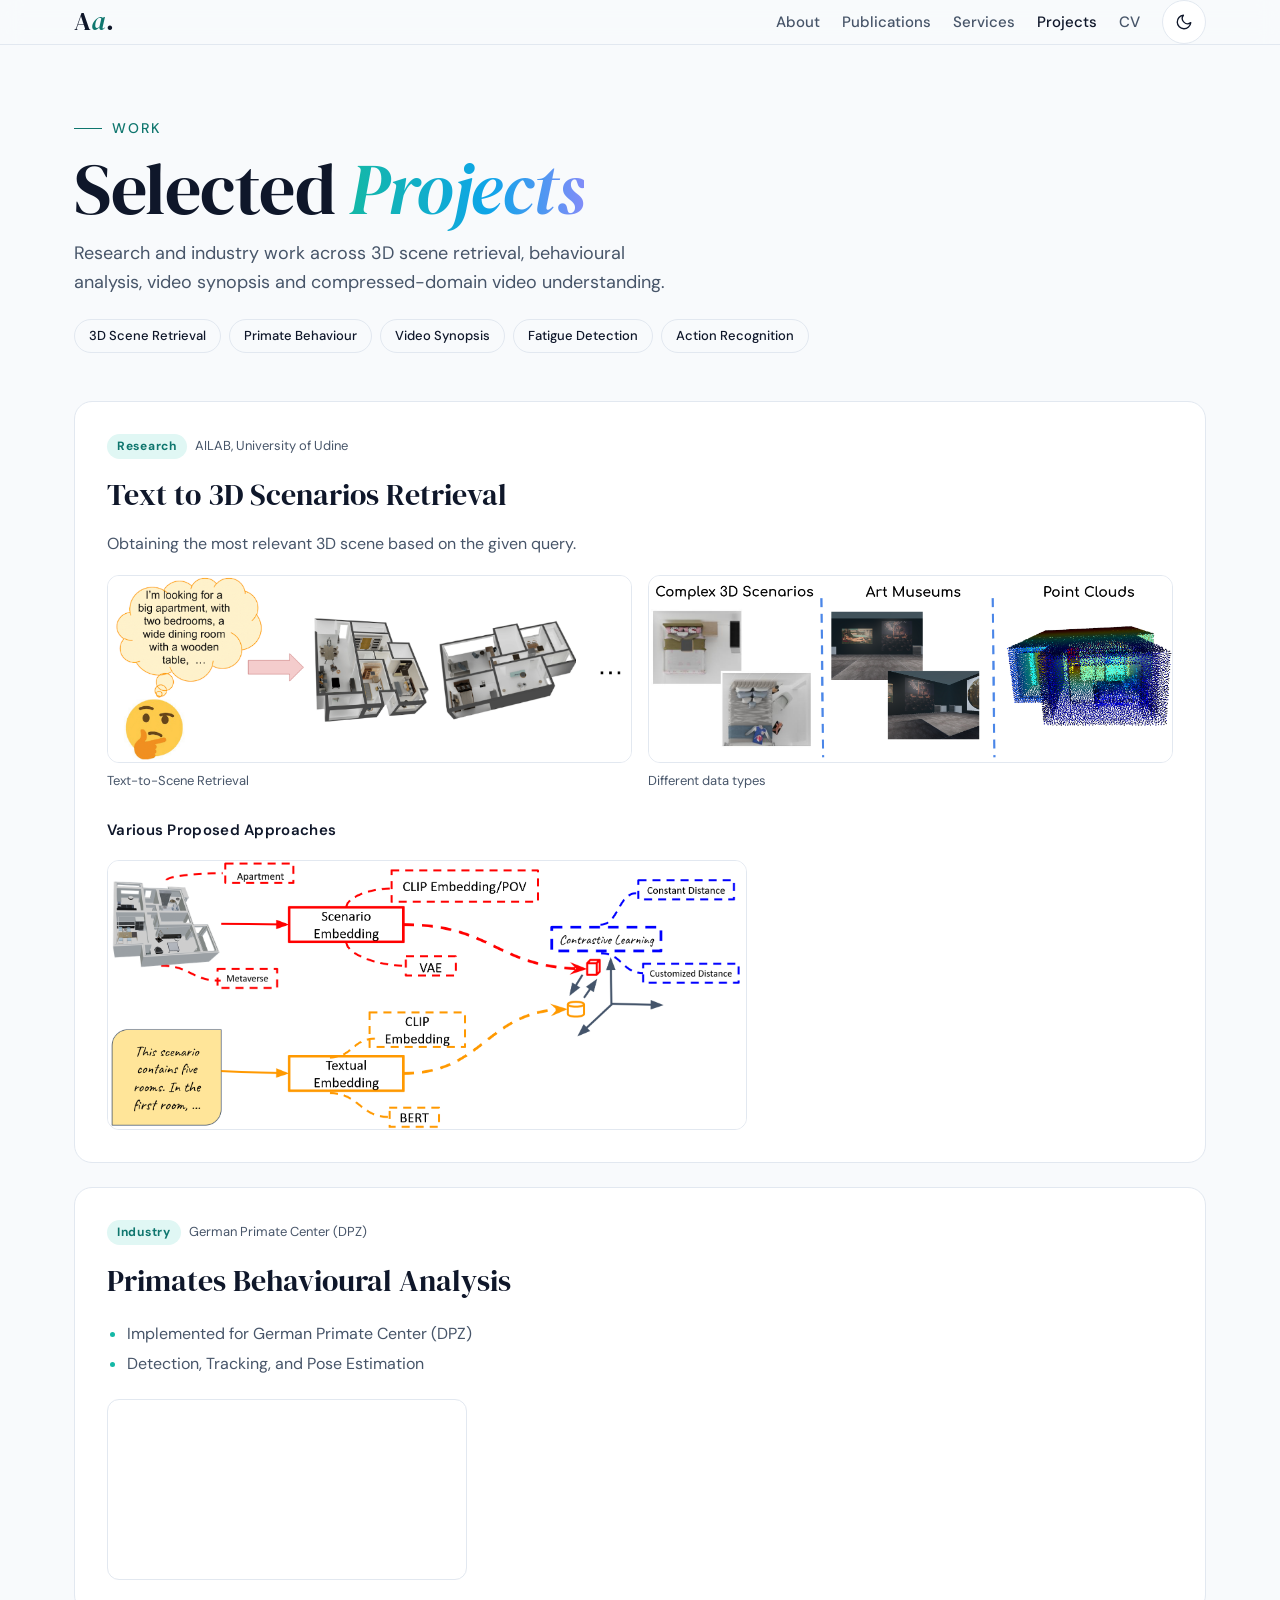
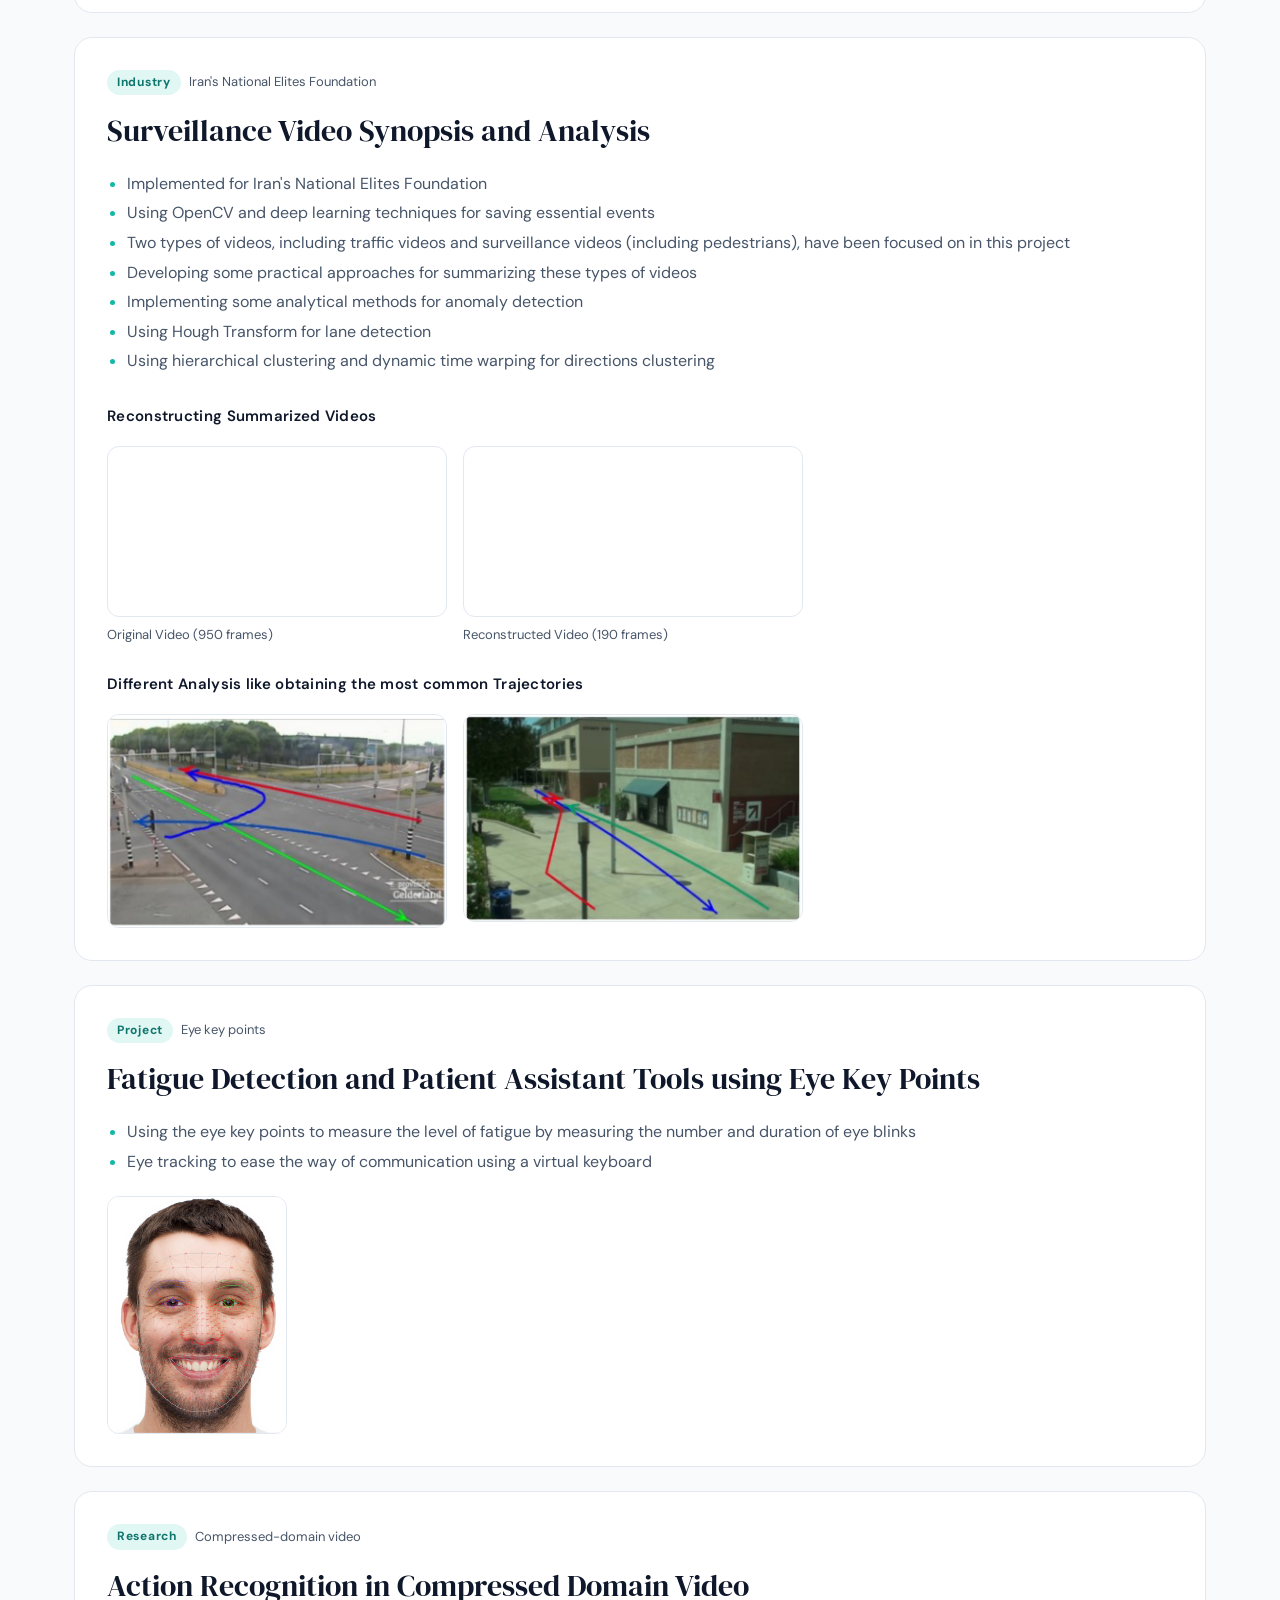
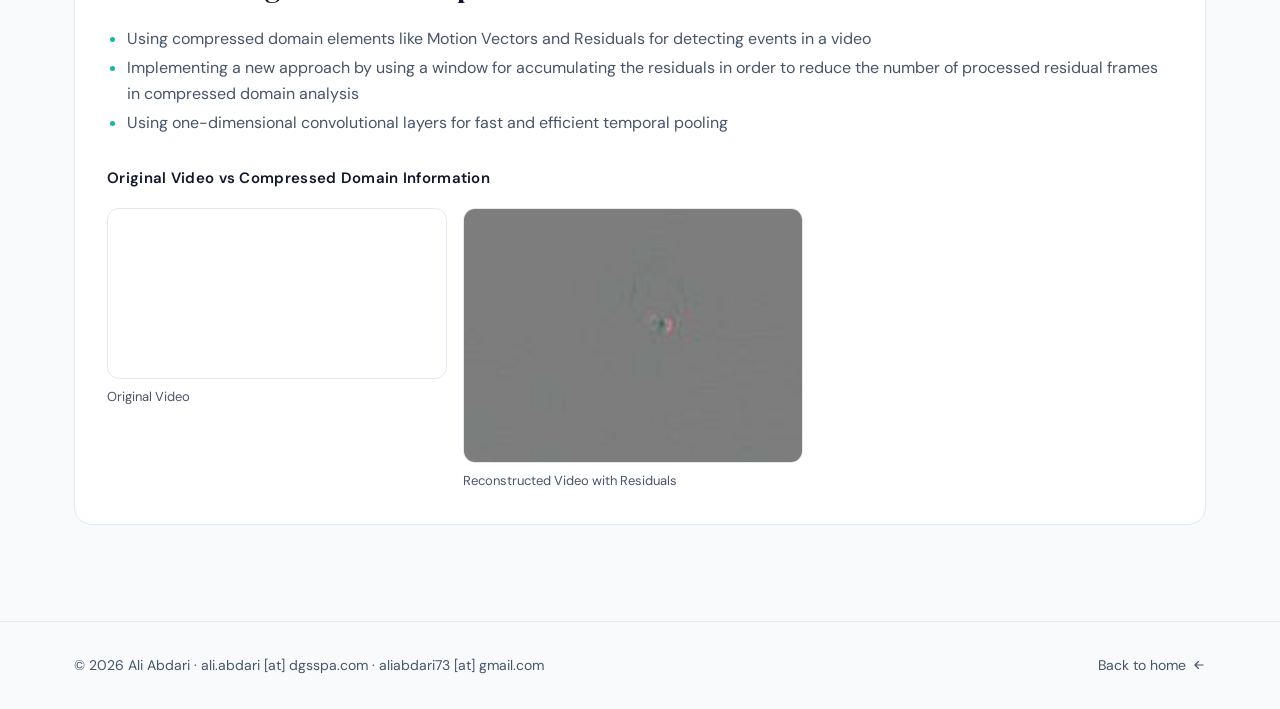
==== commit b59f2487: "Replace large project GIFs with compact MP4 videos The four largest GIFs (~54 MB total) are now loop" ====
--- a/projects.html
+++ b/projects.html
@@ -94,7 +94,7 @@
                 <li>Detection, Tracking, and Pose Estimation</li>
             </ul>
             <figure class="fig-single fig-small">
-                <img src="./projects/caica/monkeys.gif" alt="Primates detected and tracked in a video" loading="lazy">
+                <video src="./projects/caica/monkeys.mp4" autoplay loop muted playsinline aria-label="Primates detected and tracked in a video"></video>
             </figure>
         </article>
 
@@ -113,18 +113,18 @@
                 <li>Using hierarchical clustering and dynamic time warping for directions clustering</li>
             </ul>
             <h3>Reconstructing Summarized Videos</h3>
-            <div class="figs">
+            <div class="figs figs-compact">
                 <figure>
-                    <img src="./projects/video_synopsis/gif_1.gif" alt="Original surveillance video" loading="lazy">
+                    <video src="./projects/video_synopsis/gif_1.mp4" autoplay loop muted playsinline aria-label="Original surveillance video"></video>
                     <figcaption>Original Video (950 frames)</figcaption>
                 </figure>
                 <figure>
-                    <img src="./projects/video_synopsis/gif_2.gif" alt="Summarized surveillance video" loading="lazy">
+                    <video src="./projects/video_synopsis/gif_2.mp4" autoplay loop muted playsinline aria-label="Summarized surveillance video"></video>
                     <figcaption>Reconstructed Video (190 frames)</figcaption>
                 </figure>
             </div>
             <h3>Different Analysis like obtaining the most common Trajectories</h3>
-            <div class="figs">
+            <div class="figs figs-compact">
                 <figure>
                     <img src="./projects/video_synopsis/trajectories1.png" alt="Most common trajectories, view 1" loading="lazy">
                 </figure>
@@ -161,9 +161,9 @@
                 <li>Using one-dimensional convolutional layers for fast and efficient temporal pooling</li>
             </ul>
             <h3>Original Video vs Compressed Domain Information</h3>
-            <div class="figs">
+            <div class="figs figs-compact">
                 <figure>
-                    <img src="./projects/action_recognition/orig_kth.gif" alt="Original KTH action video" loading="lazy">
+                    <video src="./projects/action_recognition/orig_kth.mp4" autoplay loop muted playsinline aria-label="Original KTH action video"></video>
                     <figcaption>Original Video</figcaption>
                 </figure>
                 <figure>
--- a/style.css
+++ b/style.css
@@ -928,7 +928,12 @@
     max-width: 360px;
 }
 
-.figs img, .fig-single img {
+.figs-compact {
+    grid-template-columns: repeat(auto-fit, minmax(260px, 340px));
+}
+
+.figs img, .fig-single img,
+.figs video, .fig-single video {
     width: 100%;
     height: auto;
     border-radius: 12px;
